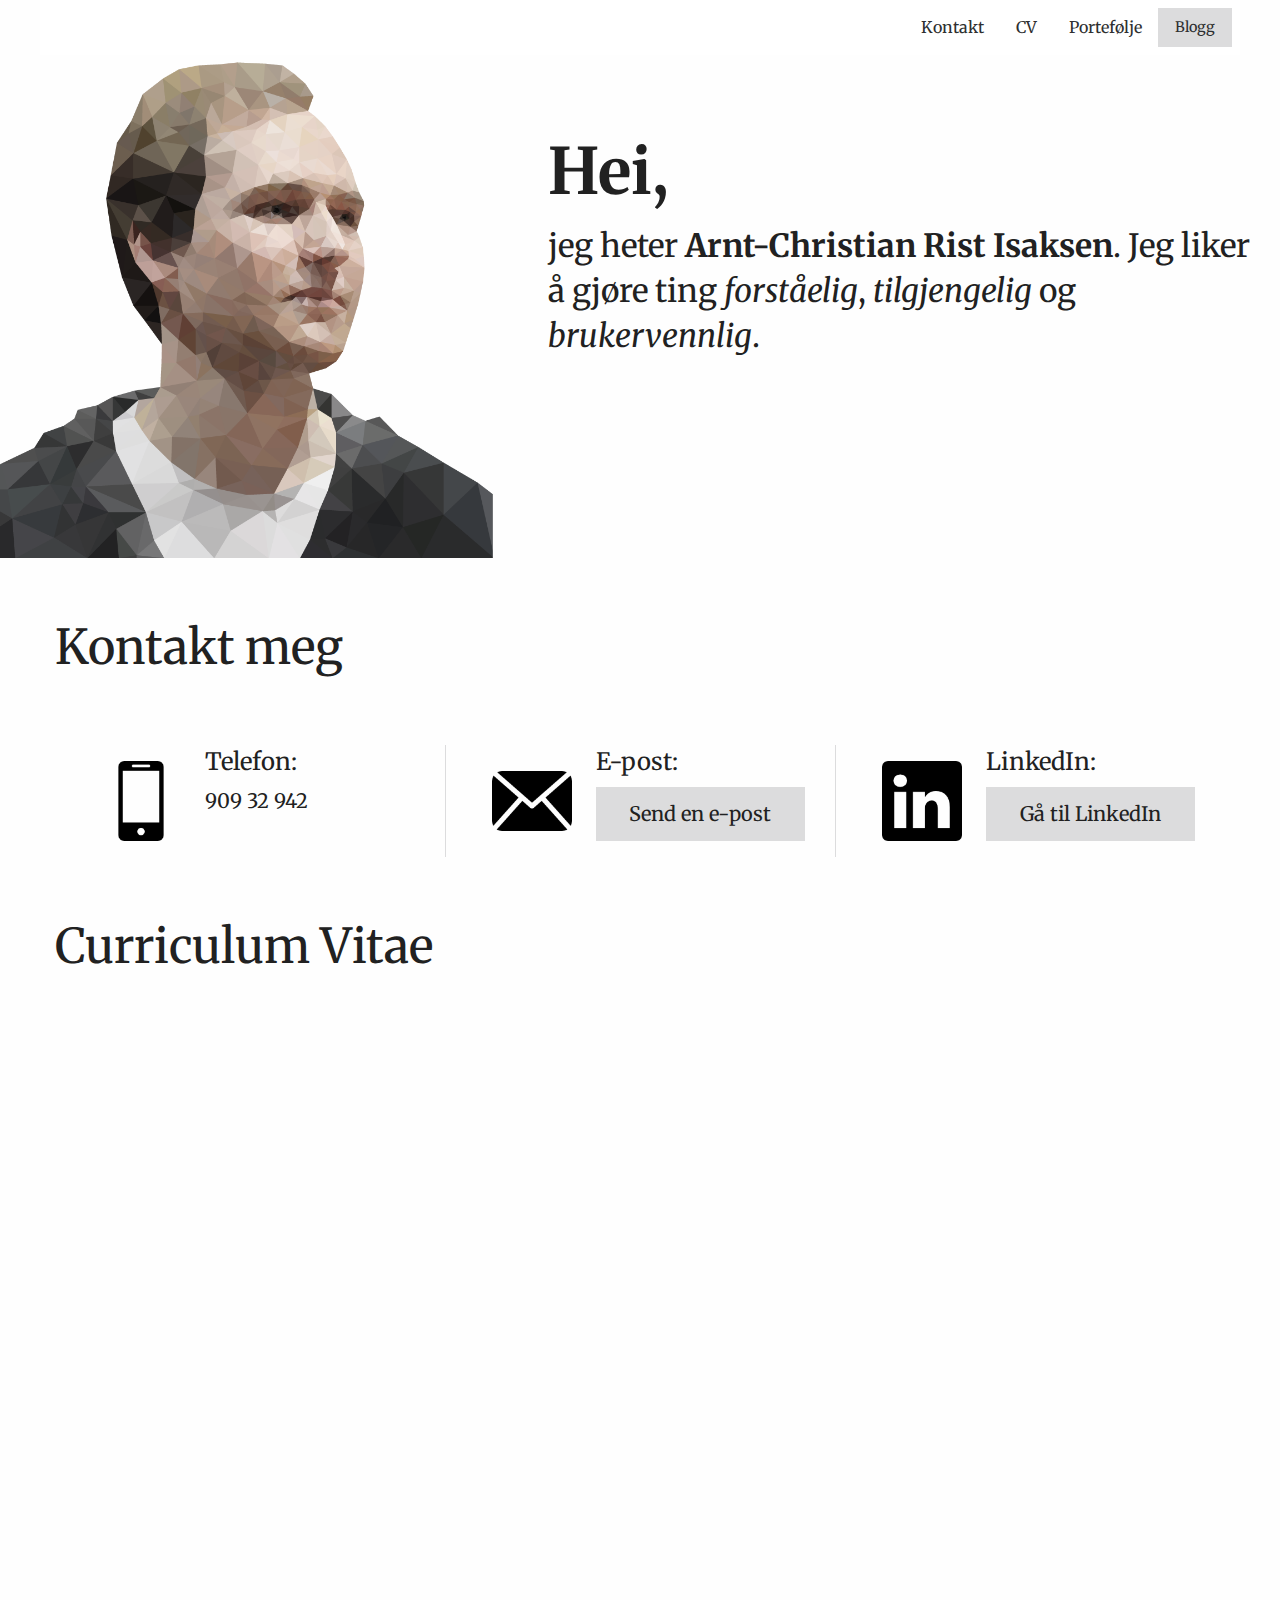
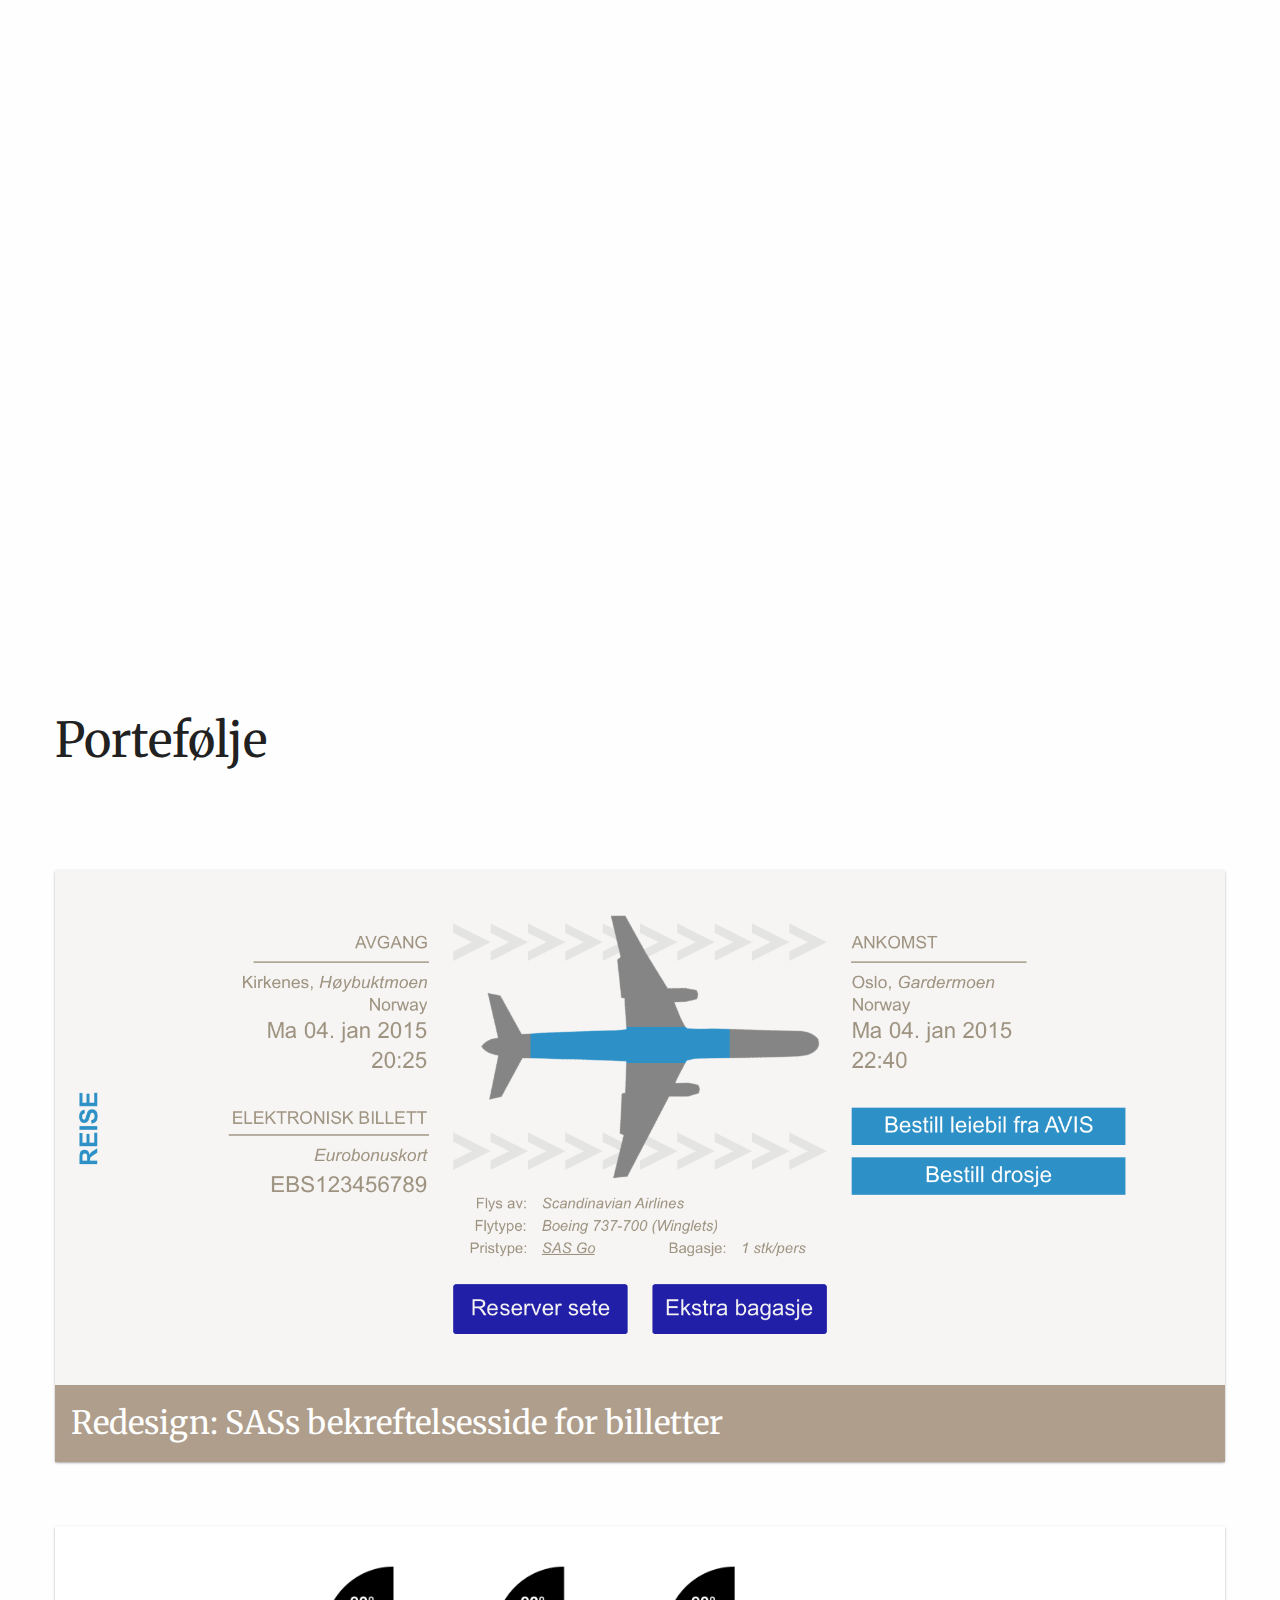
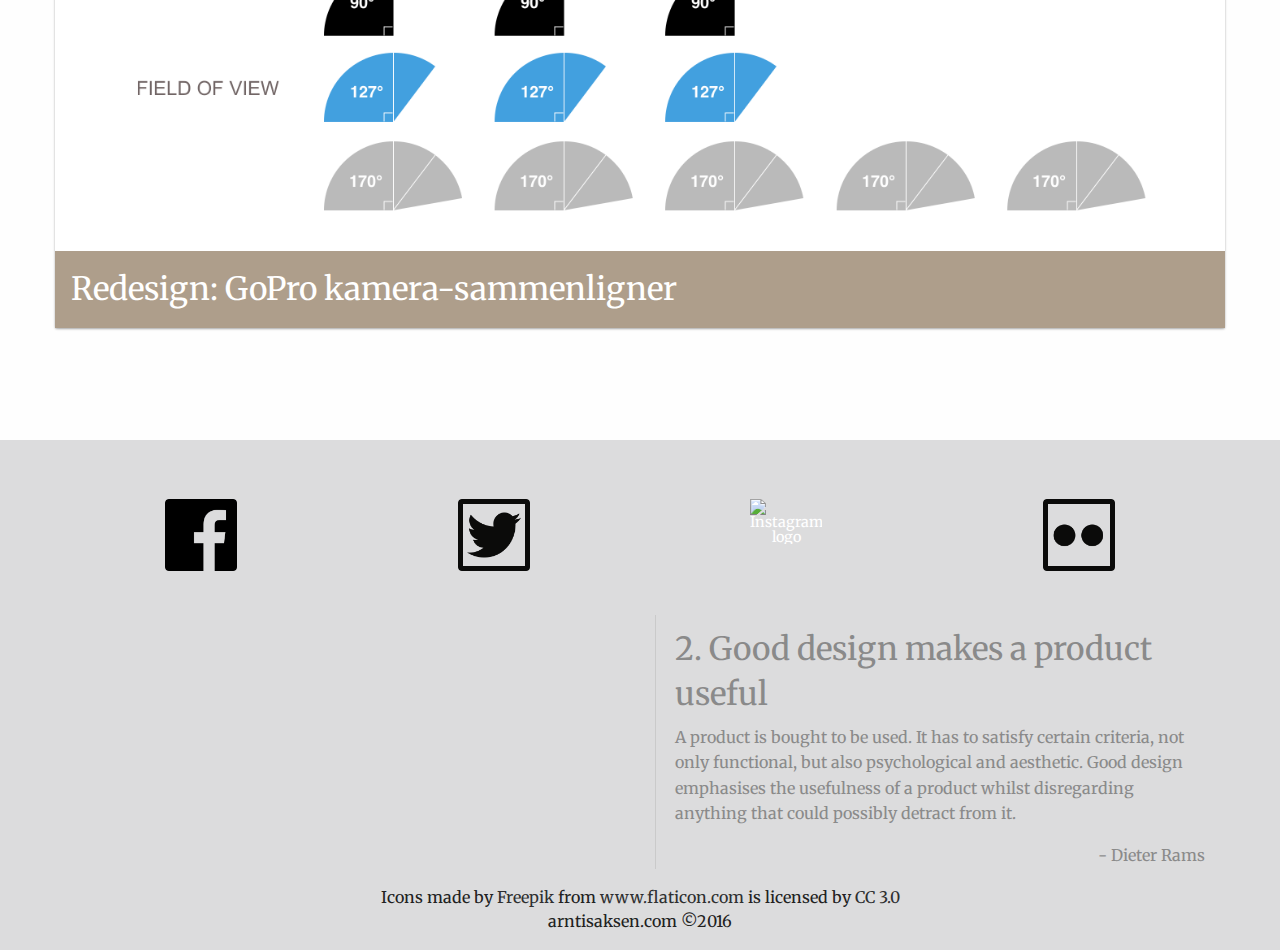
==== index.html @ 9feb761f "Removed a-tags, corrected image paths" ====
<!doctype html>
<html class="no-js" lang="nb" dir="ltr">
<head>
    <meta charset="utf-8">
    <meta http-equiv="x-ua-compatible" content="ie=edge">
    <meta name="viewport" content="width=device-width, initial-scale=1.0">
    <title>arntisaksen.com | home</title>
    <link rel="stylesheet" href="_css/foundation.css">
    <link rel="stylesheet" href="_css/app.css">
    <link href='http://fonts.googleapis.com/css?family=Merriweather:400,700italic,900,300' rel='stylesheet' type='text/css'>
    <!-- Google Analytics -->
    <script>
      (function(i,s,o,g,r,a,m){i['GoogleAnalyticsObject']=r;i[r]=i[r]||function(){
      (i[r].q=i[r].q||[]).push(arguments)},i[r].l=1*new Date();a=s.createElement(o),
      m=s.getElementsByTagName(o)[0];a.async=1;a.src=g;m.parentNode.insertBefore(a,m)
      })(window,document,'script','//www.google-analytics.com/analytics.js','ga');

      ga('create', 'UA-16219261-1', 'auto');
      ga('send', 'pageview');
    </script>
    <!-- End Google Analytics -->
</head>

<body>
    <nav class="row">
        <div class="title-bar" data-responsive-toggle="example-menu" data-hide-for="medium">
            <button class="menu-icon" type="button" data-toggle></button>
            <div class="title-bar-title">Menu</div>
        </div>
        
        <div class="top-bar" id="example-menu">
            <div class="top-bar-right">
                <ul class=" medium-horizontal vertical menu" data-responsive-menu="accordion medium-dropdown">
                    <li><a href="#contact-title">Kontakt</a></li>
                    <li><a href="#cv-title">CV</a></li>
                    <li><a href="#portfolio-title">Portefølje</a></li>
                    <li><a id="blogg-button" target="_blank" href="/blog" class="button">Blogg</a></li>
                </ul>
            </div>
        </div>
    </nav>
    
    <section id="intro" class="expanded large-collapse row">
        <div class="row">
            <div id="face-img" class="show-for-large large-5 columns collapse">
                <img src="_img/arnt_poly_xx_reverse.png" alt="Image of my face">
            </div>
            <div id="introduction-text" class="center-align hide-for-small-only large-7 columns collapse">
                <h1>Hei,</h1>
                <h3>jeg heter <strong>Arnt-Christian Rist Isaksen</strong>. Jeg liker å gjøre ting <i>forståelig</i>, <i>tilgjengelig</i> og <i>brukervennlig</i>.</h3>
            </div>
            <div id="small-screen-intro" class="show-for-small-only columns">
                <h1>Hei,</h1>
                <h3>jeg heter <strong>Arnt-Christian Rist Isaksen</strong>. Jeg liker å gjøre ting <i>forståelig</i>, <i>tilgjengelig</i> og <i>brukervennlig</i>.</h3>
            </div>
        </div>
    </section>
    
<!--    <section id="companies" class="medium-12 columns">
        <div class="columns expanded button-group">
            <a class="button" href="https://www.concludebot.com/"><img src="_img/_companies/concludebotlogo.png"> </a>
            <a class="button" href="https://spond.com/welcome"><img src="_img/_companies/spond_logo_small2x.png"></a>
            <a class="button" href="https://www.get.no/"><img src="_img/_companies/_small/getlogo.png"></a>
            <a class="button" href="http://museai.com/"><img src="_img/_companies/_small/museai_app_logo.png"></a>
            <a class="button" href="https://www.dsafe.com/"><img src="_img/_companies/_small/daro_logo_dsafe_small.png"></a>
        </div>
    </section>-->
    
    <section id="contact-title" class="section-title row">
        <h2 class="medium-12 columns">Kontakt meg</h2>
    </section>
    
    <section id="contact" class="row">
            <div class="show-for-small-only columns">
                <a class="expanded large button" href="tel:+4790932942">
                    <img class="img_icon" src="_img/icon-tel-phone.png">
                    <p>Ring meg</p>
                    <h6>(Handling foran ord)</h6>
                </a> 
                <a class="expanded large button" href="&#x6D;&#x61;&#x69;&#x6C;&#x74;&#x6F;&#x3A;&#x41;&#x72;&#x6E;&#x74;&#x2E;&#x49;&#x73;&#x61;&#x6B;&#x73;&#x65;&#x6E;&#x40;&#x67;&#x6D;&#x61;&#x69;&#x6C;&#x2E;&#x63;&#x6F;&#x6D;&#x3F;&#x73;&#x75;&#x62;&#x6A;&#x65;&#x63;&#x74;&#x3D;&#x48;&#x65;&#x69;&#x2E;&#x25;&#x32;&#x30;&#x4B;&#x75;&#x6E;&#x6E;&#x65;&#x25;&#x32;&#x30;&#x76;&#x69;&#x2E;&#x2E;&#x2E;&#x26;&#x62;&#x6F;&#x64;&#x79;&#x3D;&#x48;&#x65;&#x69;&#x2E;&#x25;&#x30;&#x44;&#x25;&#x30;&#x41;&#x25;&#x30;&#x44;&#x25;&#x30;&#x41;&#x4A;&#x65;&#x67;&#x25;&#x32;&#x30;&#x6C;&#x75;&#x72;&#x74;&#x65;&#x25;&#x32;&#x30;&#x70;&#x25;&#x43;&#x33;&#x25;&#x41;&#x35;&#x25;&#x30;&#x44;&#x25;&#x30;&#x41;&#x25;&#x30;&#x44;&#x25;&#x30;&#x41;&#x54;&#x65;&#x6C;&#x65;&#x66;&#x6F;&#x6E;&#x6E;&#x75;&#x6D;&#x6D;&#x65;&#x72;&#x65;&#x74;&#x25;&#x32;&#x30;&#x6D;&#x69;&#x74;&#x74;&#x25;&#x32;&#x30;&#x65;&#x72;&#x25;&#x33;&#x41;&#x25;&#x30;&#x44;&#x25;&#x30;&#x41;&#x25;&#x30;&#x44;&#x25;&#x30;&#x41;&#x48;&#x69;&#x6C;&#x73;&#x65;&#x6E;">
                    <img class="img_icon" src="_img/icon-email-message.png">
                    <p>Send meg en e-post</p>
                    <h6>(Mer ord, mindre handling)</h6>
                </a> 
                <a class="expanded large button" href="https://no.linkedin.com/in/arntisaksen">
                    <img class="img_icon morph" src="_img/icon_linkedin.png" alt="LinkedIn logo">
                    <p>Eller se hva LinkedIn sier</p>
                    <h6>(Mest ord, minst handling)</h6>
                </a>
            </div>
            <div class="hide-for-small-only columns">
                <div class="medium-4 columns">
                    <div class="medium-4 columns">
                        <img id="mobile-icon" class="img_icon" src="_img/icon-tel-phone.png" alt="Samsung icon from http://image.flaticon.com/icons/png/512/35/35351.png">
                    </div>
                    <div class="medium-8 columns">
                        <h4>Telefon:</h4>
                        <h5>909 32 942</h5>
                    </div>
                </div>
                <div class="medium-4 columns add-divider">
                    <div class="medium-4 columns">
                        <img class="img_icon" src="_img/icon-email-message.png">
                    </div>
                    <div class="medium-8 columns">
                        <h4>E-post:</h4>
                        <a class="expanded button" href="&#x6D;&#x61;&#x69;&#x6C;&#x74;&#x6F;&#x3A;&#x41;&#x72;&#x6E;&#x74;&#x2E;&#x49;&#x73;&#x61;&#x6B;&#x73;&#x65;&#x6E;&#x40;&#x67;&#x6D;&#x61;&#x69;&#x6C;&#x2E;&#x63;&#x6F;&#x6D;&#x3F;&#x73;&#x75;&#x62;&#x6A;&#x65;&#x63;&#x74;&#x3D;&#x48;&#x65;&#x69;&#x2E;&#x25;&#x32;&#x30;&#x4B;&#x75;&#x6E;&#x6E;&#x65;&#x25;&#x32;&#x30;&#x76;&#x69;&#x2E;&#x2E;&#x2E;&#x26;&#x62;&#x6F;&#x64;&#x79;&#x3D;&#x48;&#x65;&#x69;&#x2E;&#x25;&#x30;&#x44;&#x25;&#x30;&#x41;&#x25;&#x30;&#x44;&#x25;&#x30;&#x41;&#x4A;&#x65;&#x67;&#x25;&#x32;&#x30;&#x6C;&#x75;&#x72;&#x74;&#x65;&#x25;&#x32;&#x30;&#x70;&#x25;&#x43;&#x33;&#x25;&#x41;&#x35;&#x25;&#x30;&#x44;&#x25;&#x30;&#x41;&#x25;&#x30;&#x44;&#x25;&#x30;&#x41;&#x54;&#x65;&#x6C;&#x65;&#x66;&#x6F;&#x6E;&#x6E;&#x75;&#x6D;&#x6D;&#x65;&#x72;&#x65;&#x74;&#x25;&#x32;&#x30;&#x6D;&#x69;&#x74;&#x74;&#x25;&#x32;&#x30;&#x65;&#x72;&#x25;&#x33;&#x41;&#x25;&#x30;&#x44;&#x25;&#x30;&#x41;&#x25;&#x30;&#x44;&#x25;&#x30;&#x41;&#x48;&#x69;&#x6C;&#x73;&#x65;&#x6E;">
                            <h5>Send en e-post</h5>
                        </a>
                    </div>
                </div>
                <div class="medium-4 columns add-divider">
                    <div class="medium-4 columns">
                        <img class="img_icon" src="_img/icon_linkedin.png">
                    </div>
                    <div class="medium-8 columns">
                        <h4>LinkedIn:</h4>
                        <a class="expanded button" href="https://no.linkedin.com/in/arntisaksen">
                            <h5>Gå til LinkedIn</h5>
                        </a>
                    </div>
                </div>
            </div>
    </section>
    
    <section id="cv-title" class="section-title row">
        <h2 class="medium-12 columns">Curriculum Vitae</h2> 
    </section>
    
    <section id="cv" class="row expanded">
        <!-- <h1 class="small-offset-1">Curriculum Vitae</h1> -->
        <iframe src='https://cdn.knightlab.com/libs/timeline3/latest/embed/index.html?source=1u1_wG9JkzLbU54pb0-jgfYVgHVBSY-qlMN8w2FA_QMU&font=Georgia-Helvetica&lang=en&start_at_end=true&hash_bookmark=true&initial_zoom=2&height=1200' width='100%' height='1200' frameborder='0' id='timeline'></iframe>
    </section>

    <section id="portfolio-title" class="section-title row">
        <h2 class="medium-12 columns">Portefølje</h2>
    </section>
    
    <section id="portfolio" class="row column">
        <div class="row ">
            <div class="columns">
                <div class="card">
                    <a href="portfolio/sas_redesign.html">
                        <img src="_img/_portfolio/sas/reise.png">
                        <h3>Redesign: SASs bekreftelsesside for billetter</h3>
                    </a>
                </div>
            </div>
            <div class="columns">
                <div class="card">
                    <a href="portfolio/gopro-redesign.html">
                        <img src="_img/_portfolio/gopro/fov.png">
                        <h3>Redesign: GoPro kamera-sammenligner</h3>
                    </a>
                </div>
            </div>
        </div>
    </section>
    
    <footer>
        <div class="row columns">
            <div class="row columns">
                <a class="button small-6 medium-3 columns" href="http://www.facebook.com/arntisaksen"> 
                    <img class="img_icon" src="_img/icon_facebook.png" alt="Facebook logo">
                    
                </a>
                <a class="button small-6 medium-3 columns" href="http://www.twitter.com/arntisaksen"> 
                    <img class="img_icon" src="_img/icon_twitter.png" alt="Twitter logo">
                </a>
                <a class="button small-6 medium-3 columns" href="http://www.instagram.com/arntisaksen"> 
                    <img class="img_icon" src="_img/icon_instagram.png" alt="Instagram logo">

                </a>
                <a class="button small-6 medium-3 columns" href="http://www.flickr.com/arntisaksen"> 
                    <img class="img_icon" src="_img/icon_flickr.png" alt="Flickr logo">
                </a>
            </div>
            <div class="row">
                <div class="medium-6 columns">
                </div>
                <div class="medium-6 columns">
                    <blockquote>
                        <a href="https://www.vitsoe.com/eu/about/good-design"><h3 class="subheader">2. Good design makes a product useful</h3></a>
                        <p>
                            A product is bought to be used. It has to satisfy certain criteria, not only functional, but also psychological and aesthetic. Good design emphasises the usefulness of a product whilst disregarding anything that could possibly detract from it.
                        </p>
                        <p class="text-right">- Dieter Rams</p>
                </blockquote>
                </div>
            </div>
            <div class="row">
                <div class="text-center">Icons made by <a href="http://www.freepik.com" title="Freepik">Freepik</a> from <a href="http://www.flaticon.com" title="Flaticon">www.flaticon.com</a> is licensed by <a href="http://creativecommons.org/licenses/by/3.0/" title="Creative Commons BY 3.0" target="_blank">CC 3.0</a></div>
                <p class="text-center">arntisaksen.com &copy;2016</p>
            </div>
            <section id="bottom-img" class="show-for-small-only row"> 
                <img src="_img/arnt_poly_xx_reverse.png" alt="Image of my face"> 
            </section>
        </div>
    </footer>
    <script src="_js/vendor/jquery.js"></script>
    <script src="_js/vendor/what-input.js"></script>
    <script src="_js/vendor/foundation.js"></script>
    <script src="_js/app.js"></script>
    <script src="_js/smoothscroll.js"></script>
</body>
</html>
---- _css/app.css ----
/*Typography */
/*Colour */
/*Space */
body, h1, h2, h3, h4, h5, h6 {
  font-family: Merriweather, serif;
  color: #212121; }

h1 {
  margin-top: 0.5em;
  font-size: 4em;
  font-weight: 700; }

h2 {
  font-size: 3em; }

h3 {
  font-size: 2em; }

h4 {
  font-size: 1.5em; }

a {
  color: #2E2F30; }

a:hover {
  color: #AE9E8B; }

.button {
  color: #FFFFFF;
  background-color: #DCDCDD; }

.button h4 {
  color: #212121; }

.button p {
  color: #212121; }

.button:hover, .button:focus {
  background-color: #AE9E8B;
  color: #212121; }

.button:hover h4 {
  color: #FFFFFF; }

.button:hover h5 {
  color: #FFFFFF; }

.button.primary {
  background-color: #2E2F30;
  color: #ffffff; }

.button.primary:hover, .button.primary:focus {
  background-color: #DCDCDD;
  color: #ffffff; }

/* Permalink - use to edit and share this gradient: http://colorzilla.com/gradient-editor/#ffffff+30,cfd8dc+100,cfd8dc+101 */
#blogg-button {
  color: #2E2F30; }

#introduction-text {
  margin-top: 2.5em; }

#small-screen-intro {
  background: #ffffff; }

#intro-text {
  top: 50%; }

.img_icon {
  width: 5em;
  margin: 1em; }

.no-background {
  background-color: #ffffff; }

section {
  margin: 3.5em 0; }

section:first-of-type {
  margin: 0; }

.title-bar {
  background-color: #AE9E8B; }

.top-bar, .top-bar ul {
  background-color: #ffffff; }

#face-img {
  overflow: hidden; }

#face-img > img {
  /*max-width: 100% */
  width: 100%;
  -webkit-transform: scale(1.1);
  -moz-transform: scale(1.1);
  -o-transform: scale(1.1);
  -ms-transform: scale(1.1);
  transform: scale(1.1);
  -webkit-transform: translateX(-5%);
  -moz-transform: translateX(-5%);
  -o-transform: translateX(-5%);
  -ms-transform: translateX(-5%);
  transform: translateX(-5%); }

/*.center-align
 * position: relative
 * top: 50%
 * transform: translateY(50%)
 * border: 1px solid black */
.button-group {
  margin-bottom: 0; }

.add-divider {
  border-left: 1px solid #DCDCDD; }

a h5 {
  margin-bottom: 0; }

#companies {
  margin-top: 0;
  background: #DCDCDD; }

.card {
  border-radius: 2px;
  margin: 2em 0;
  box-shadow: 0 1px 3px rgba(0, 0, 0, 0.12), 0 1px 2px rgba(0, 0, 0, 0.24);
  transition: all 0.3s cubic-bezier(0.25, 0.8, 0.25, 1); }

.card:hover {
  box-shadow: 0 14px 28px rgba(0, 0, 0, 0.25), 0 10px 10px rgba(0, 0, 0, 0.22); }

.card > a > h3 {
  background-color: #AE9E8B;
  padding: 0.5em;
  color: #FFFFFF; }

footer {
  background: #DCDCDD;
  margin-top: 5em;
  padding: 2rem 0 0 0; }

/*  MORPH
 * from: http://designshack.net/articles/css/joshuajohnson-2/ */
.morph {
  -webkit-transition: all 0.5s ease;
  -moz-transition: all 0.5s ease;
  -o-transition: all 0.5s ease;
  -ms-transition: all 0.5s ease;
  transition: all 0.5s ease; }

.morph:hover {
  border-radius: 12%;
  -webkit-transform: scale(1.1, 1.1);
  -moz-transform: scale(1.1, 1.1);
  -o-transform: scale(1.1, 1.1);
  -ms-transform: scale(1.1, 1.1);
  transform: scale(1.1, 1.1); }

blockquote a:hover {
  text-decoration: underline; }

/*Portfolio */
article h1 {
  padding-top: 1em;
  padding-bottom: 0.5em;
  font-size: 3.5em; }

article h2 {
  padding-top: 0.5em;
  padding-bottom: 0.5em; }

article h3 {
  padding-top: 1em;
  padding-bottom: 0.5em; }

.inline-img {
  padding-top: 2.5em;
  padding-bottom: 2.5em; }

.inline-img-medium {
  width: 50%;
  display: block;
  margin: 0 auto; }

.portfolio-header {
  background: #2E2F30; }

.portfolio-header > img {
  opacity: 0.8; }

video {
  margin-top: 2em;
  margin-bottom: 2em; }

/*# sourceMappingURL=app.css.map */
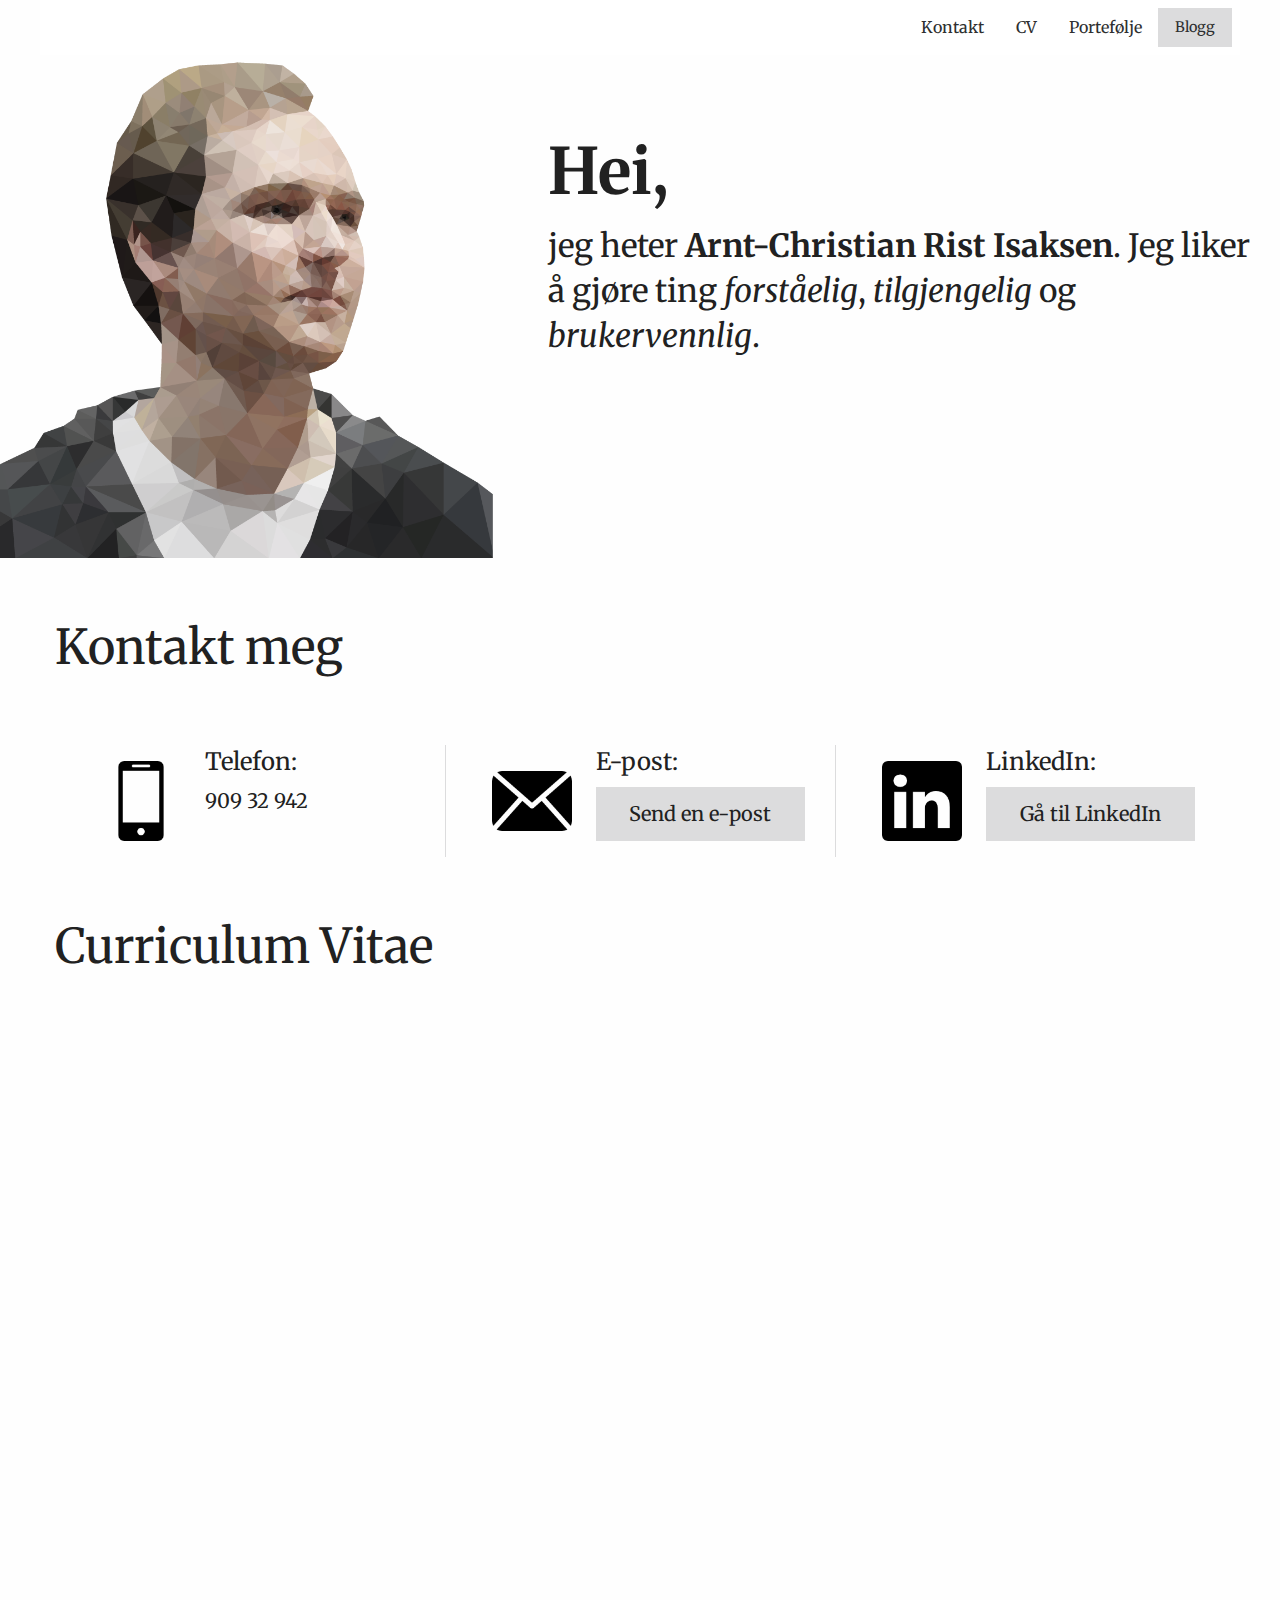
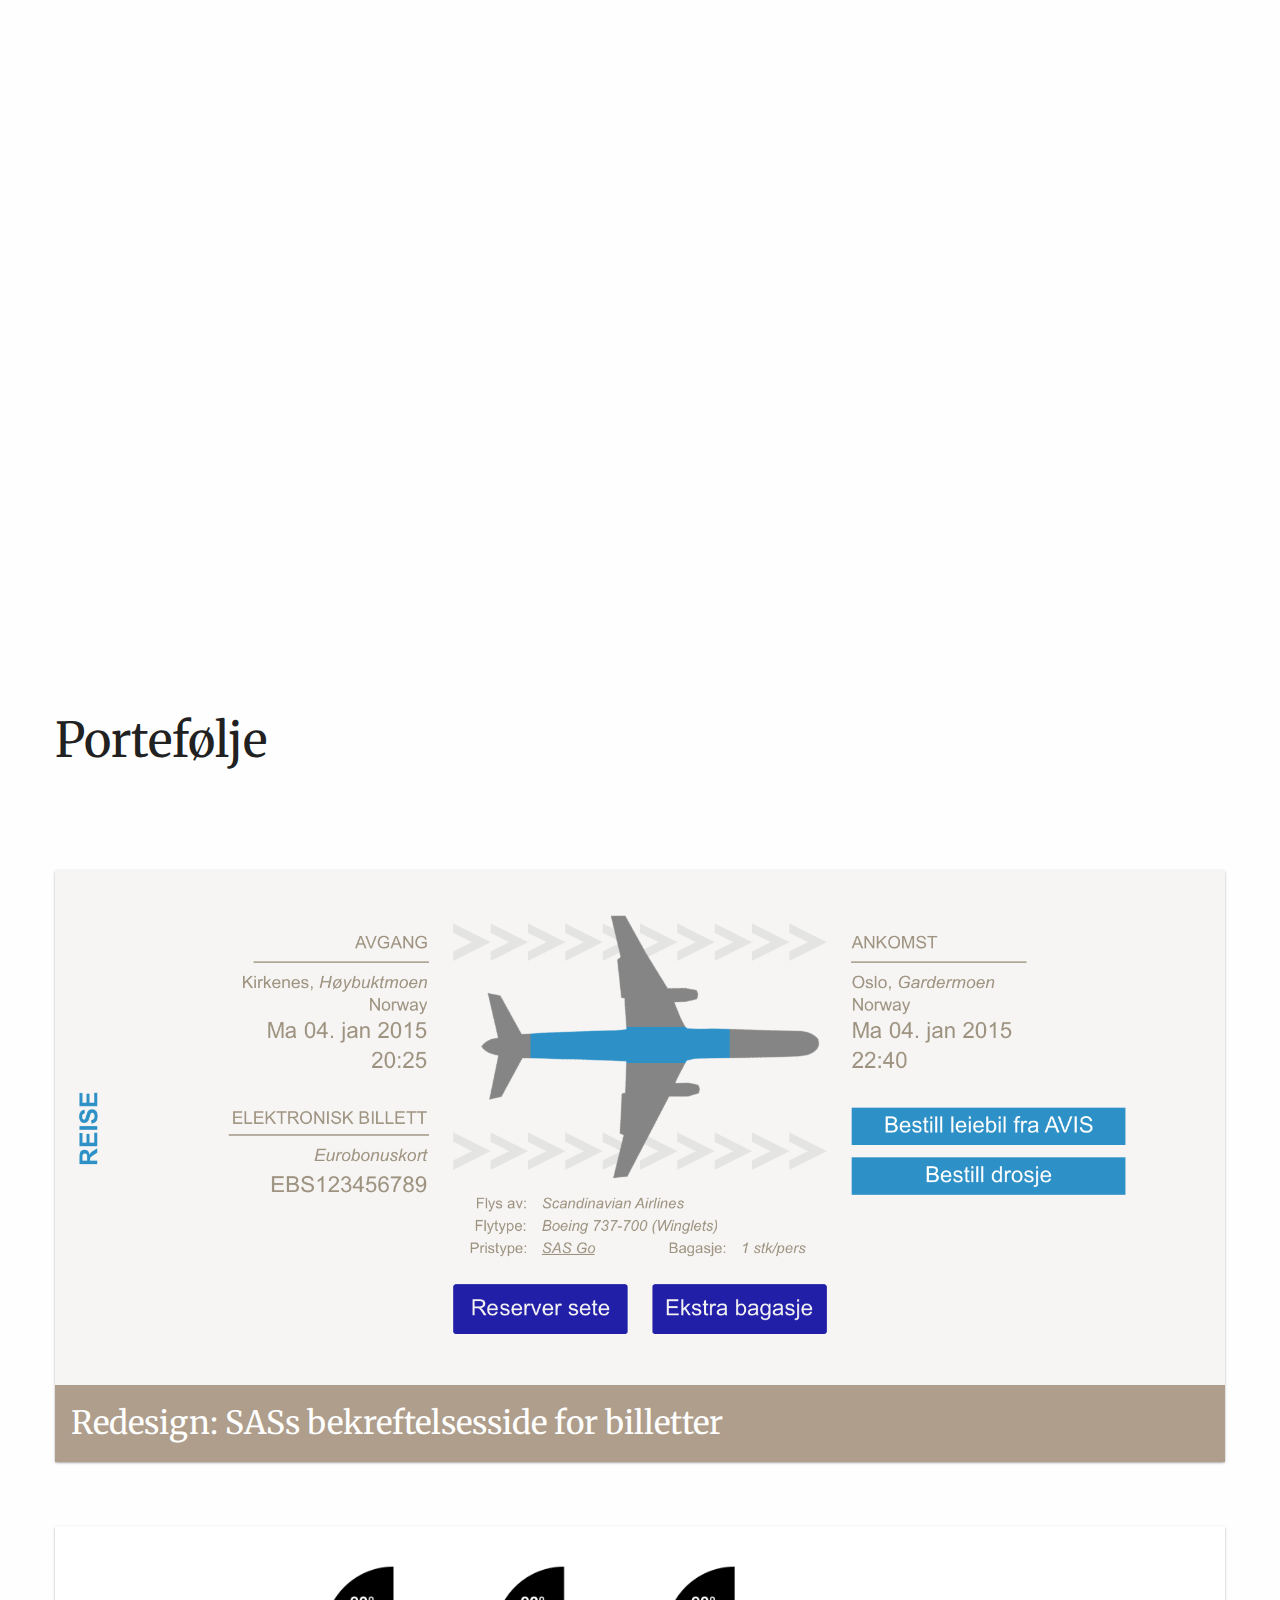
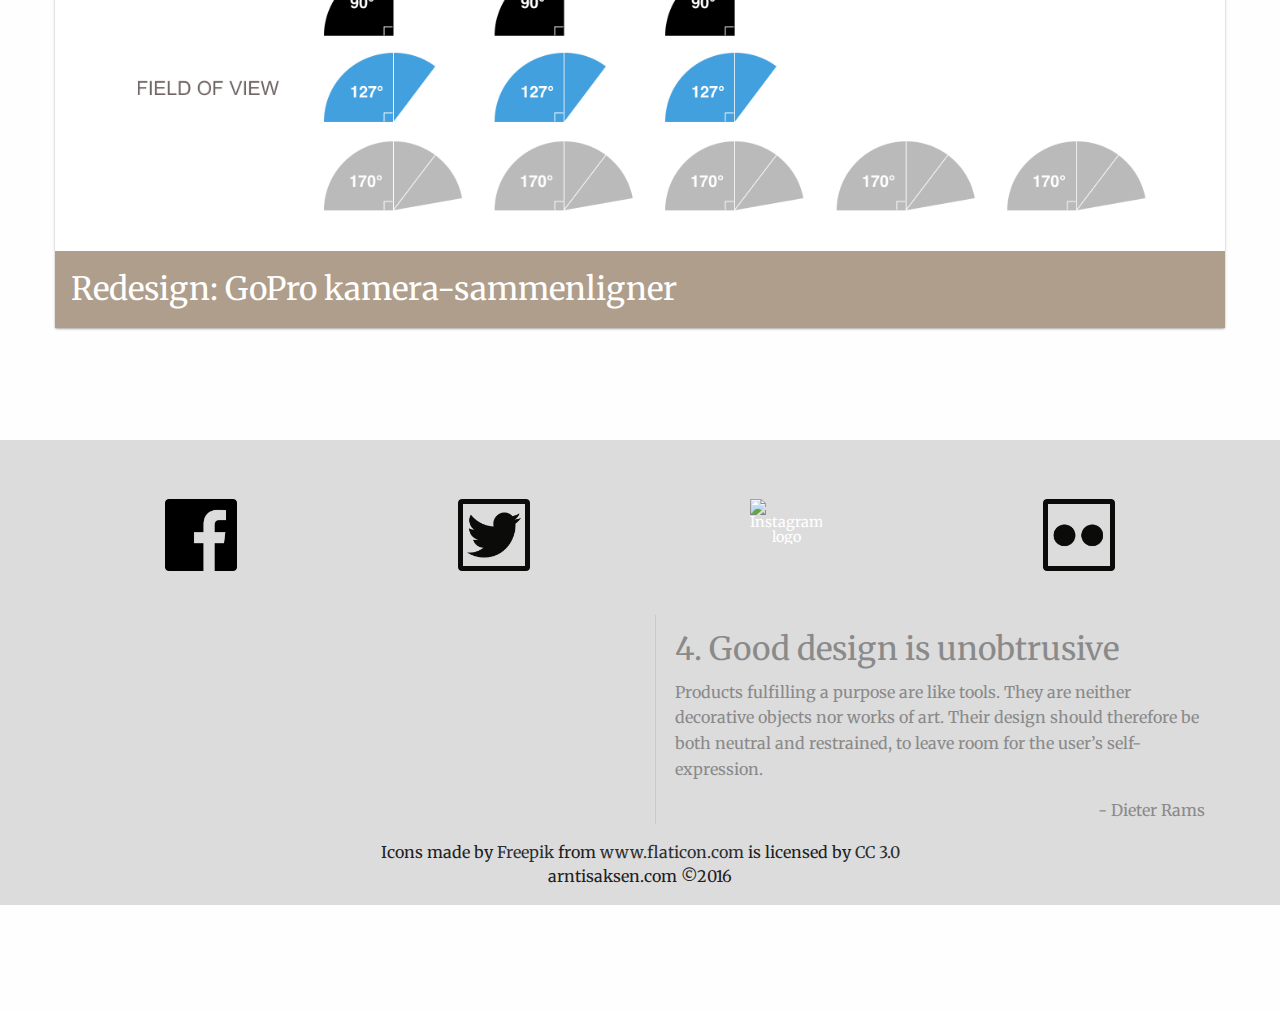
==== commit 27e7d993: "Added new and exciting pages and functions" ====
--- a/index.html
+++ b/index.html
@@ -4,7 +4,7 @@
     <meta charset="utf-8">
     <meta http-equiv="x-ua-compatible" content="ie=edge">
     <meta name="viewport" content="width=device-width, initial-scale=1.0">
-    <title>arntisaksen.com | home</title>
+    <title>home | arntisaksen.com</title>
     <link rel="stylesheet" href="_css/foundation.css">
     <link rel="stylesheet" href="_css/app.css">
     <link href='http://fonts.googleapis.com/css?family=Merriweather:400,700italic,900,300' rel='stylesheet' type='text/css'>
@@ -31,10 +31,10 @@
         <div class="top-bar" id="example-menu">
             <div class="top-bar-right">
                 <ul class=" medium-horizontal vertical menu" data-responsive-menu="accordion medium-dropdown">
-                    <li><a href="#contact-title">Kontakt</a></li>
-                    <li><a href="#cv-title">CV</a></li>
-                    <li><a href="#portfolio-title">Portefølje</a></li>
-                    <li><a id="blogg-button" target="_blank" href="/blog" class="button">Blogg</a></li>
+                    <li><a href="index.html#contact-title">Kontakt</a></li>
+                    <li><a href="index.html#cv-title">CV</a></li>
+                    <li><a href="index.html#portfolio-title">Portefølje</a></li>
+                    <li><a id="blogg-button" target="_blank" href="http://blog.arntisaksen.com" class="button">Blogg</a></li>
                 </ul>
             </div>
         </div>
@@ -179,13 +179,9 @@
                 <div class="medium-6 columns">
                 </div>
                 <div class="medium-6 columns">
-                    <blockquote>
-                        <a href="https://www.vitsoe.com/eu/about/good-design"><h3 class="subheader">2. Good design makes a product useful</h3></a>
-                        <p>
-                            A product is bought to be used. It has to satisfy certain criteria, not only functional, but also psychological and aesthetic. Good design emphasises the usefulness of a product whilst disregarding anything that could possibly detract from it.
-                        </p>
-                        <p class="text-right">- Dieter Rams</p>
-                </blockquote>
+                    <blockquote id='principle-quote'>
+                        <a id="rule" href="https://www.vitsoe.com/eu/about/good-design"></a>
+                	</blockquote>
                 </div>
             </div>
             <div class="row">
@@ -197,10 +193,13 @@
             </section>
         </div>
     </footer>
-    <script src="_js/vendor/jquery.js"></script>
-    <script src="_js/vendor/what-input.js"></script>
-    <script src="_js/vendor/foundation.js"></script>
-    <script src="_js/app.js"></script>
-    <script src="_js/smoothscroll.js"></script>
+    <script language="javascript" type="text/javascript" src="http://ajax.googleapis.com/ajax/libs/jquery/1.12.4/jquery.min.js"></script>
+	<script language="javascript" type="text/javascript" src="_js/vendor/p5.js"></script>
+	<script language="javascript" type="text/javascript" src="_js/vendor/p5.dom.js"></script>
+    <script language="javascript" type="text/javascript" src="_js/vendor/what-input.js"></script>
+    <script language="javascript" type="text/javascript" src="_js/vendor/foundation.js"></script>
+    <script language="javascript" type="text/javascript" src="_js/app.js"></script>
+    <script language="javascript" type="text/javascript" src="_js/smoothscroll.js"></script>
+	<script language="javascript" type="text/javascript" src="_js/addPrinciples.js"></script>
 </body>
 </html>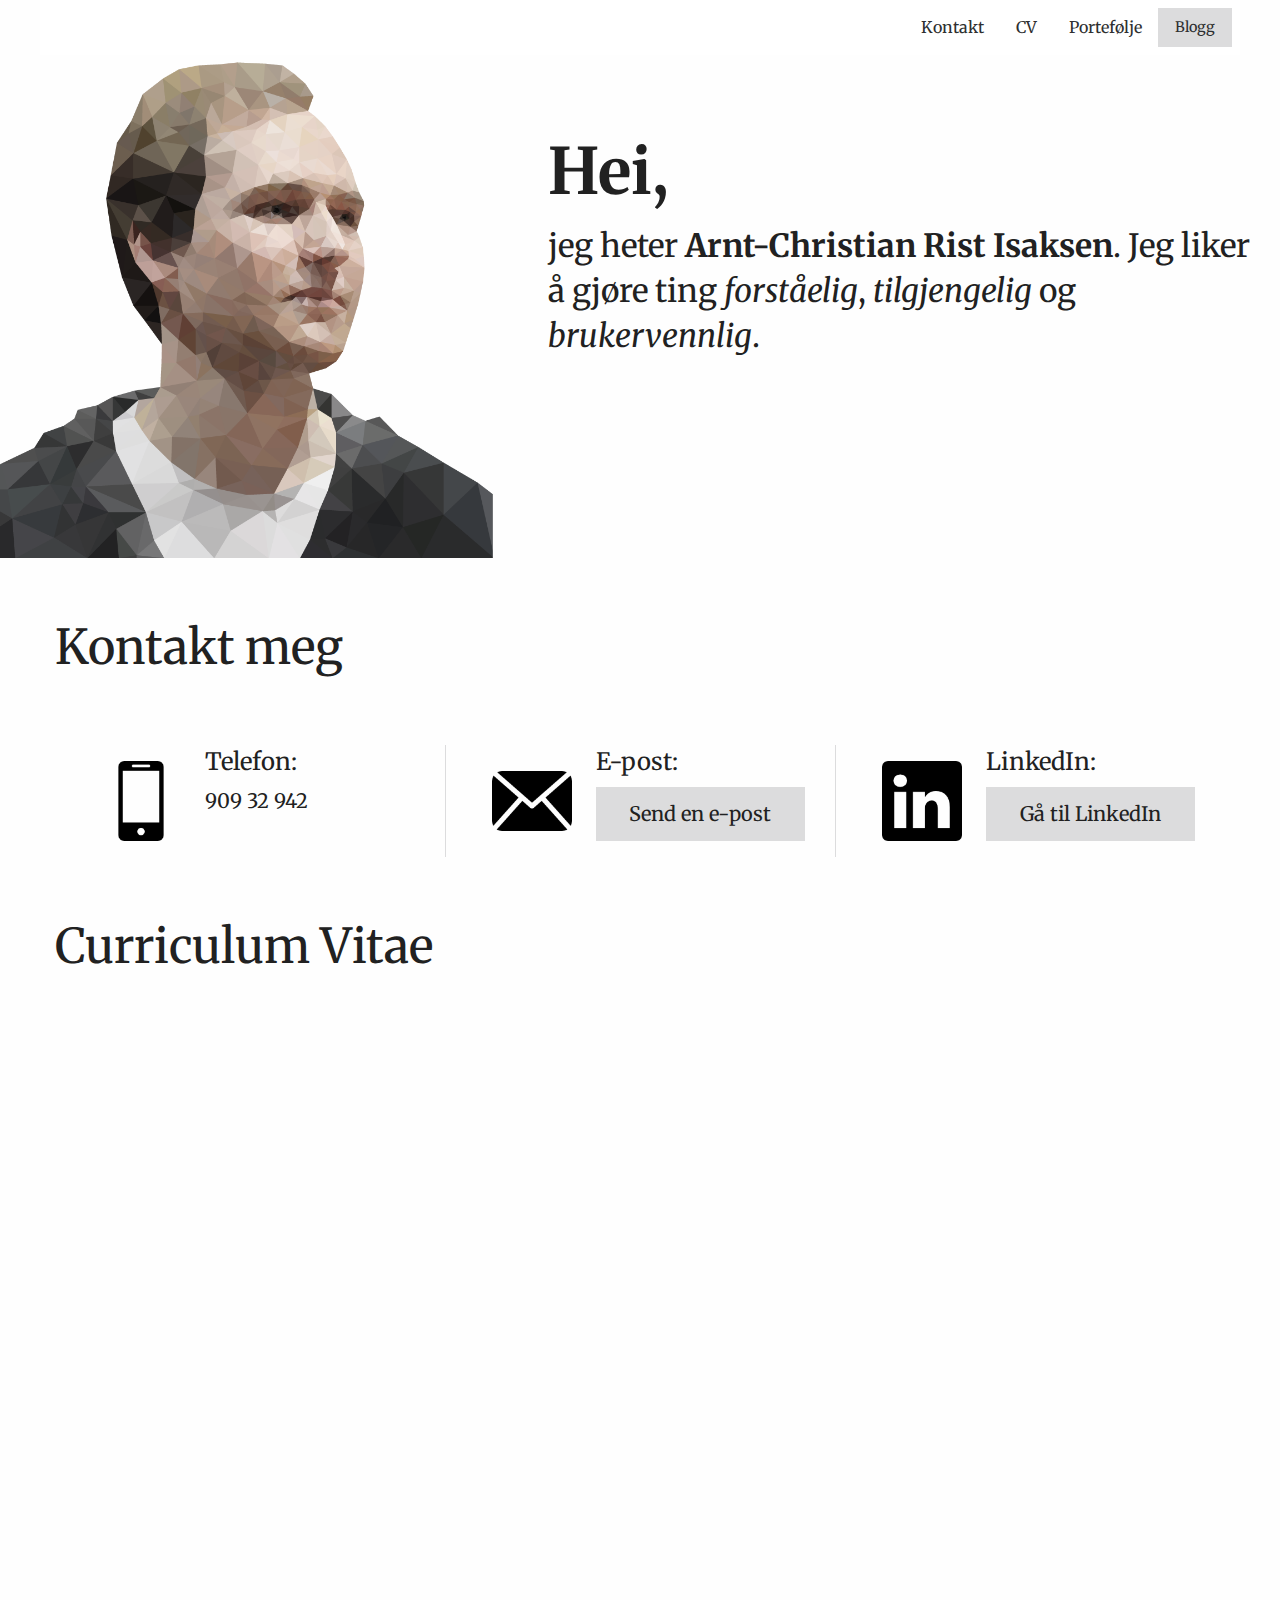
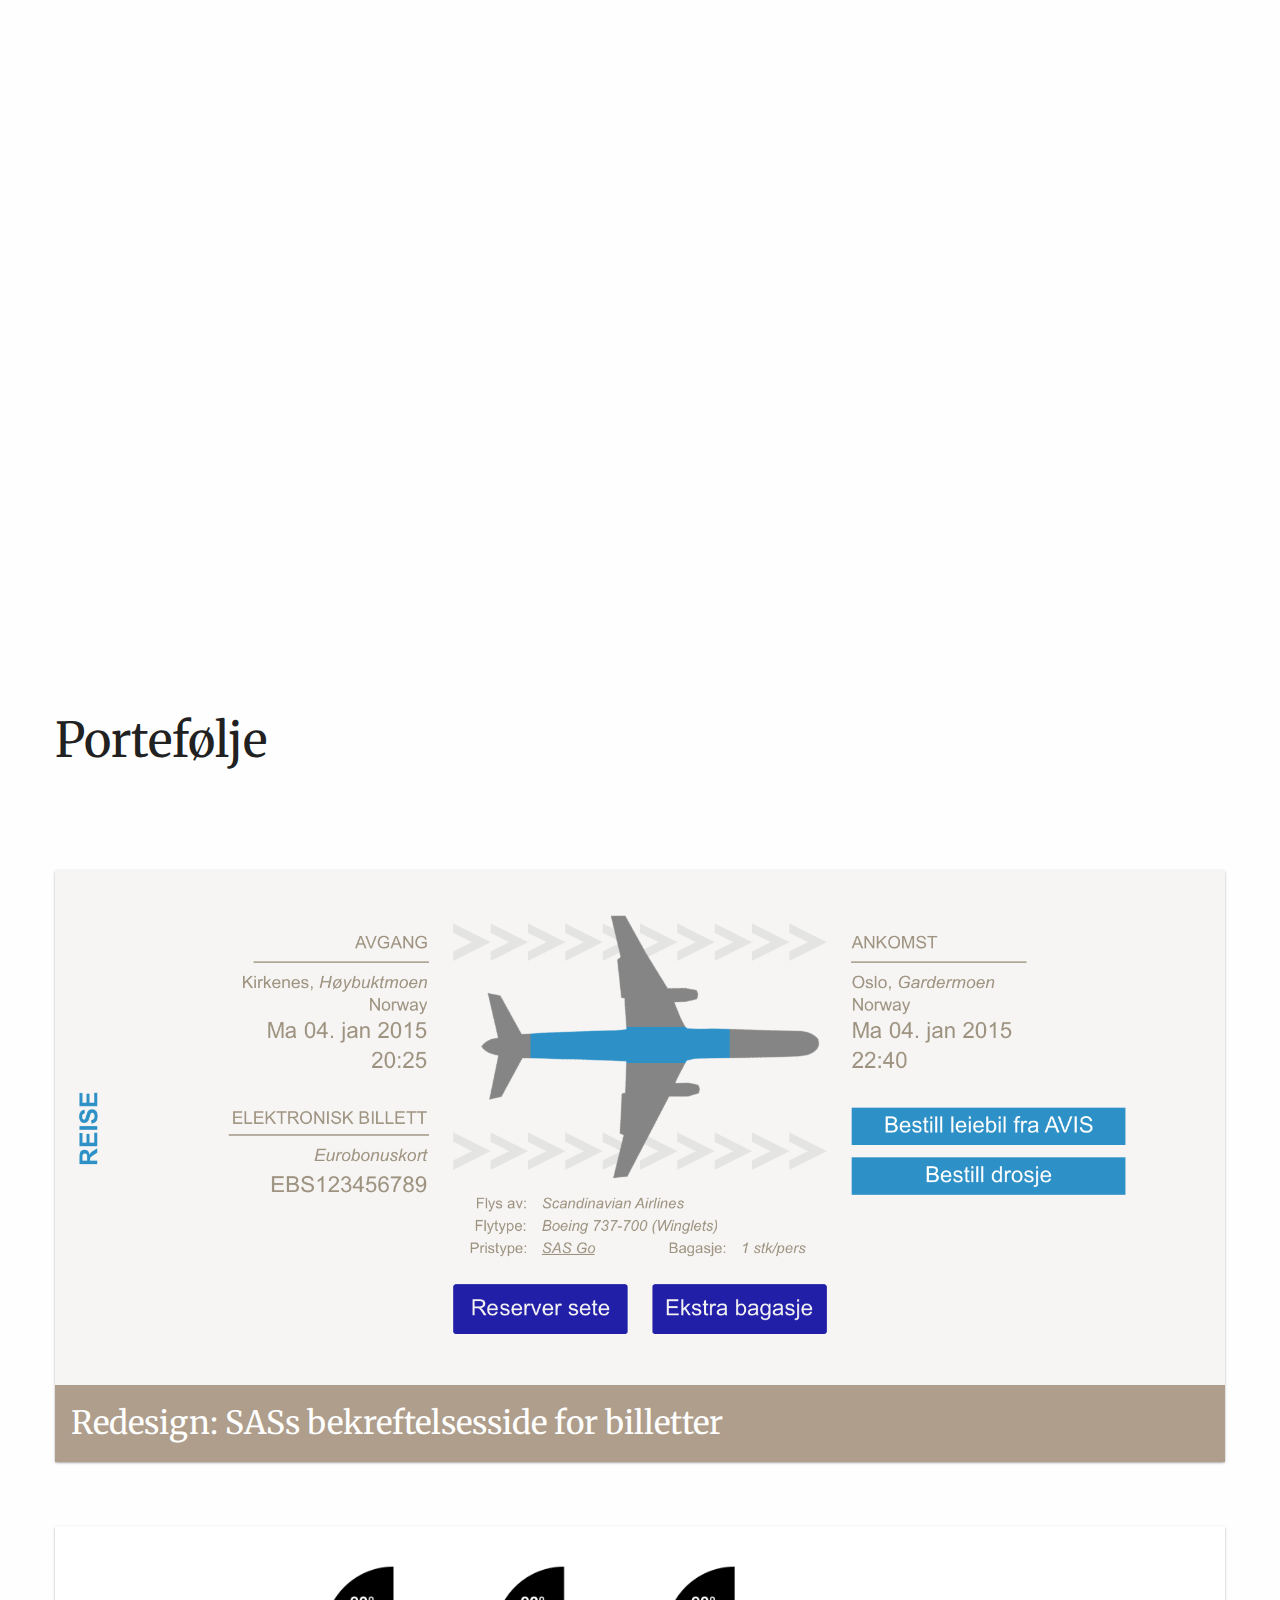
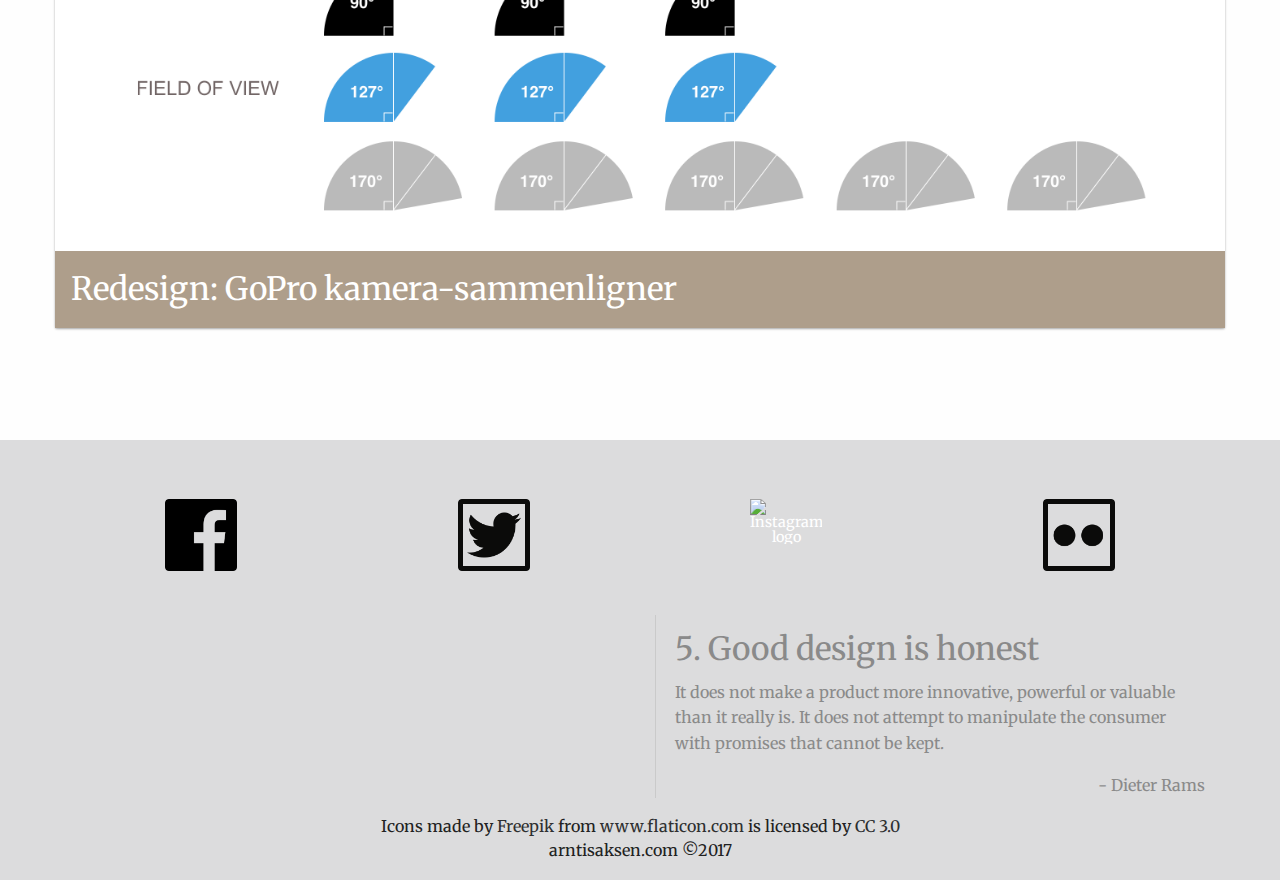
==== commit cec34cc6: "Added noCanvas() and changed the year in the footer" ====
--- a/index.html
+++ b/index.html
@@ -186,13 +186,14 @@
             </div>
             <div class="row">
                 <div class="text-center">Icons made by <a href="http://www.freepik.com" title="Freepik">Freepik</a> from <a href="http://www.flaticon.com" title="Flaticon">www.flaticon.com</a> is licensed by <a href="http://creativecommons.org/licenses/by/3.0/" title="Creative Commons BY 3.0" target="_blank">CC 3.0</a></div>
-                <p class="text-center">arntisaksen.com &copy;2016</p>
+                <p class="text-center">arntisaksen.com &copy;2017</p>
             </div>
             <section id="bottom-img" class="show-for-small-only row"> 
                 <img src="_img/arnt_poly_xx_reverse.png" alt="Image of my face"> 
             </section>
         </div>
     </footer>
+	
     <script language="javascript" type="text/javascript" src="http://ajax.googleapis.com/ajax/libs/jquery/1.12.4/jquery.min.js"></script>
 	<script language="javascript" type="text/javascript" src="_js/vendor/p5.js"></script>
 	<script language="javascript" type="text/javascript" src="_js/vendor/p5.dom.js"></script>
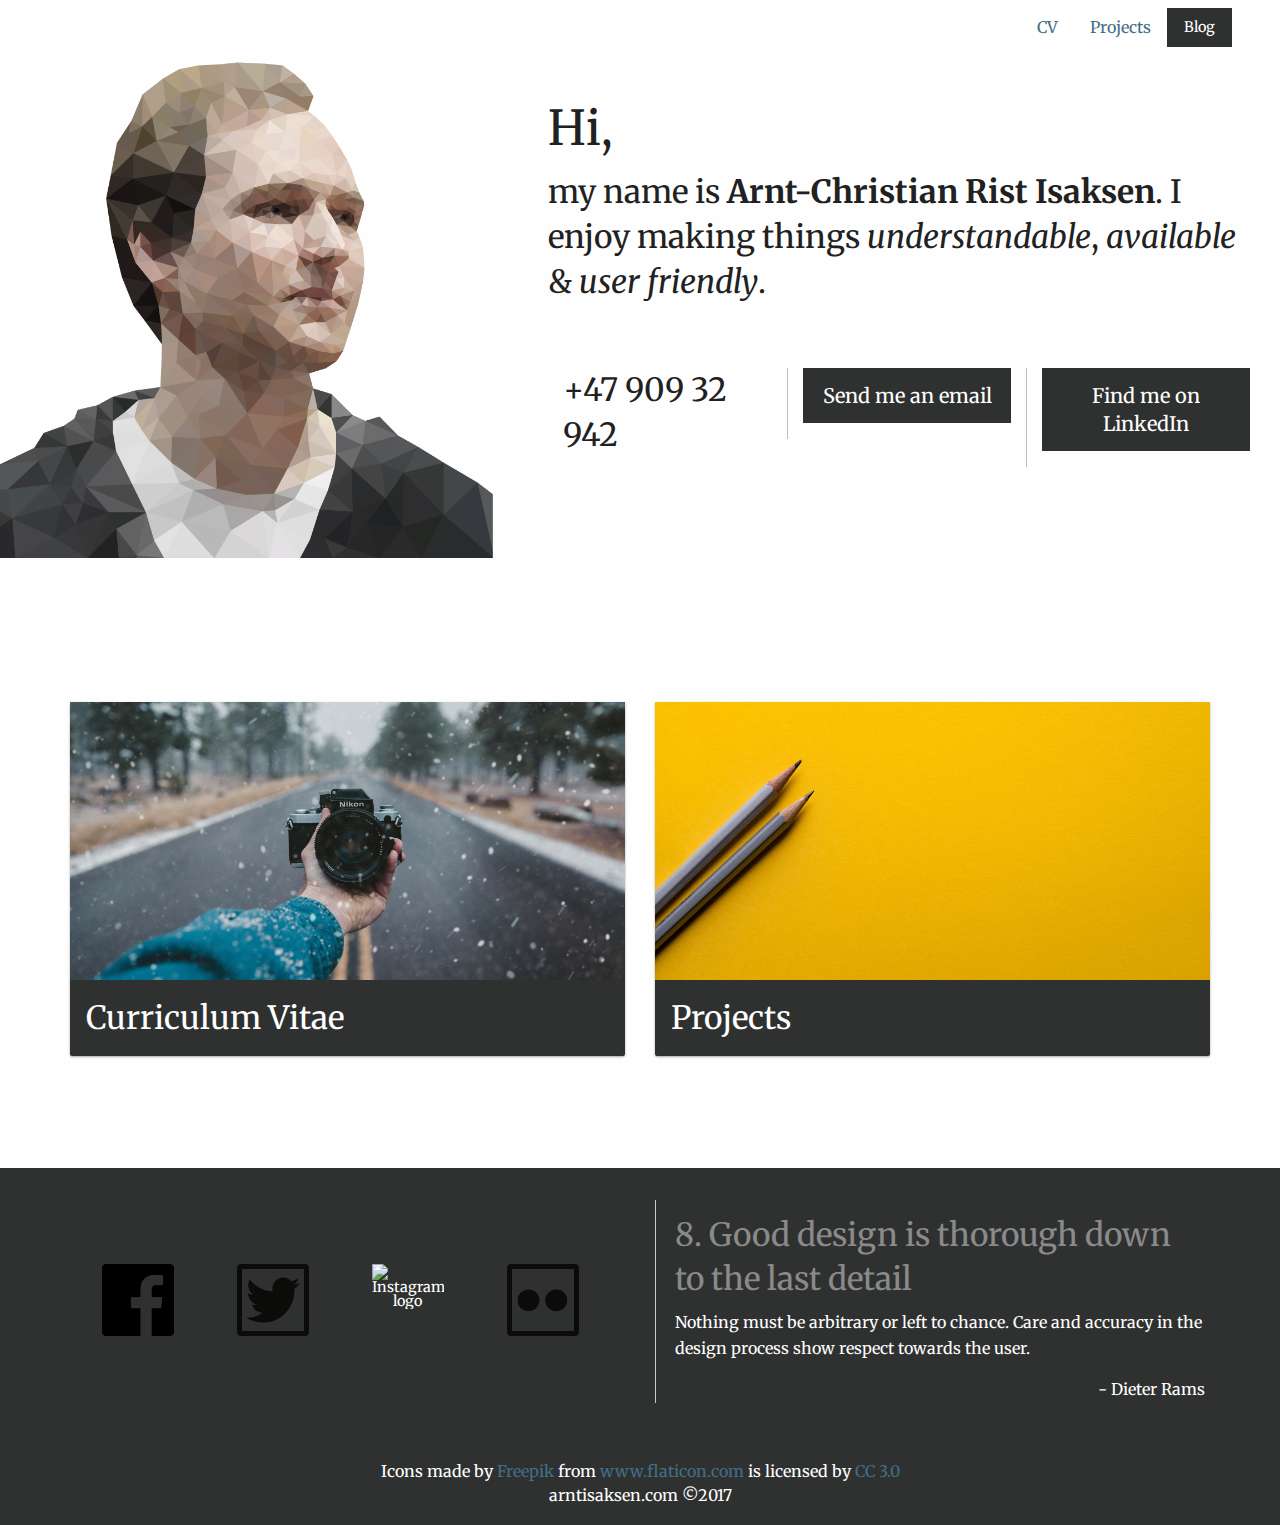
==== commit 0ccccbde: "v.2.0" ====
--- a/index.html
+++ b/index.html
@@ -5,6 +5,7 @@
     <meta http-equiv="x-ua-compatible" content="ie=edge">
     <meta name="viewport" content="width=device-width, initial-scale=1.0">
     <title>home | arntisaksen.com</title>
+	<!-- CSS & Typeface -->
     <link rel="stylesheet" href="_css/foundation.css">
     <link rel="stylesheet" href="_css/app.css">
     <link href='http://fonts.googleapis.com/css?family=Merriweather:400,700italic,900,300' rel='stylesheet' type='text/css'>
@@ -31,10 +32,9 @@
         <div class="top-bar" id="example-menu">
             <div class="top-bar-right">
                 <ul class=" medium-horizontal vertical menu" data-responsive-menu="accordion medium-dropdown">
-                    <li><a href="index.html#contact-title">Kontakt</a></li>
-                    <li><a href="index.html#cv-title">CV</a></li>
-                    <li><a href="index.html#portfolio-title">Portefølje</a></li>
-                    <li><a id="blogg-button" target="_blank" href="http://blog.arntisaksen.com" class="button">Blogg</a></li>
+                    <li><a href="/cv.html">CV</a></li>
+                    <li><a href="http://projects.arntisaksen.com">Projects</a></li>
+                    <li><a id="blogg-button" target="_blank" href="http://blog.arntisaksen.com" class="button">Blog</a></li>
                 </ul>
             </div>
         </div>
@@ -46,16 +46,34 @@
                 <img src="_img/arnt_poly_xx_reverse.png" alt="Image of my face">
             </div>
             <div id="introduction-text" class="center-align hide-for-small-only large-7 columns collapse">
-                <h1>Hei,</h1>
-                <h3>jeg heter <strong>Arnt-Christian Rist Isaksen</strong>. Jeg liker å gjøre ting <i>forståelig</i>, <i>tilgjengelig</i> og <i>brukervennlig</i>.</h3>
+                <h2>Hi,</h2>
+                <h3>my name is <strong>Arnt-Christian Rist Isaksen</strong>. I enjoy making things <i>understandable</i>, <i>available</i> &amp; <i>user friendly</i>.</h3>
             </div>
             <div id="small-screen-intro" class="show-for-small-only columns">
-                <h1>Hei,</h1>
-                <h3>jeg heter <strong>Arnt-Christian Rist Isaksen</strong>. Jeg liker å gjøre ting <i>forståelig</i>, <i>tilgjengelig</i> og <i>brukervennlig</i>.</h3>
+                <h2>Hi,</h2>
+                <h3>my name is <strong>Arnt-Christian Rist Isaksen</strong>. I enjoy making things <i>understandable</i>, <i>available</i> &amp; <i>user friendly</i>.</h3>
+            </div>
+            <div id="contact-block" class="hide-for-small-only large-7 columns ">
+                <div class="medium-4 columns">
+                        <h3>+47 909 32 942</h3>
+                </div>
+                <div class="medium-4 columns add-divider">
+                    <div>
+                        <a class="expanded button" href="&#x6D;&#x61;&#x69;&#x6C;&#x74;&#x6F;&#x3A;&#x41;&#x72;&#x6E;&#x74;&#x2E;&#x49;&#x73;&#x61;&#x6B;&#x73;&#x65;&#x6E;&#x40;&#x67;&#x6D;&#x61;&#x69;&#x6C;&#x2E;&#x63;&#x6F;&#x6D;&#x3F;&#x73;&#x75;&#x62;&#x6A;&#x65;&#x63;&#x74;&#x3D;&#x48;&#x65;&#x69;&#x2E;&#x25;&#x32;&#x30;&#x4B;&#x75;&#x6E;&#x6E;&#x65;&#x25;&#x32;&#x30;&#x76;&#x69;&#x2E;&#x2E;&#x2E;&#x26;&#x62;&#x6F;&#x64;&#x79;&#x3D;&#x48;&#x65;&#x69;&#x2E;&#x25;&#x30;&#x44;&#x25;&#x30;&#x41;&#x25;&#x30;&#x44;&#x25;&#x30;&#x41;&#x4A;&#x65;&#x67;&#x25;&#x32;&#x30;&#x6C;&#x75;&#x72;&#x74;&#x65;&#x25;&#x32;&#x30;&#x70;&#x25;&#x43;&#x33;&#x25;&#x41;&#x35;&#x25;&#x30;&#x44;&#x25;&#x30;&#x41;&#x25;&#x30;&#x44;&#x25;&#x30;&#x41;&#x54;&#x65;&#x6C;&#x65;&#x66;&#x6F;&#x6E;&#x6E;&#x75;&#x6D;&#x6D;&#x65;&#x72;&#x65;&#x74;&#x25;&#x32;&#x30;&#x6D;&#x69;&#x74;&#x74;&#x25;&#x32;&#x30;&#x65;&#x72;&#x25;&#x33;&#x41;&#x25;&#x30;&#x44;&#x25;&#x30;&#x41;&#x25;&#x30;&#x44;&#x25;&#x30;&#x41;&#x48;&#x69;&#x6C;&#x73;&#x65;&#x6E;">
+                            <h5>Send me an email</h5>
+                        </a>
+                    </div>
+                </div>
+                <div class="medium-4 columns add-divider">
+                    <div>
+                        <a class="expanded button" href="https://no.linkedin.com/in/arntisaksen">
+                            <h5>Find me on LinkedIn</h5>
+                        </a>
+                    </div>
+                </div>
             </div>
         </div>
     </section>
-    
 <!--    <section id="companies" class="medium-12 columns">
         <div class="columns expanded button-group">
             <a class="button" href="https://www.concludebot.com/"><img src="_img/_companies/concludebotlogo.png"> </a>
@@ -66,117 +84,69 @@
         </div>
     </section>-->
     
-    <section id="contact-title" class="section-title row">
-        <h2 class="medium-12 columns">Kontakt meg</h2>
+    <section id="contact" class="row">
+        <div class="show-for-small-only columns">
+            <a class="expanded large button" href="tel:+4790932942">
+                <img class="img_icon" src="_img/icon-tel-phone.png">
+                <p>Call me</p>
+                <h6>(Action before words)</h6>
+            </a> 
+            <a class="expanded large button" href="&#x6D;&#x61;&#x69;&#x6C;&#x74;&#x6F;&#x3A;&#x41;&#x72;&#x6E;&#x74;&#x2E;&#x49;&#x73;&#x61;&#x6B;&#x73;&#x65;&#x6E;&#x40;&#x67;&#x6D;&#x61;&#x69;&#x6C;&#x2E;&#x63;&#x6F;&#x6D;&#x3F;&#x73;&#x75;&#x62;&#x6A;&#x65;&#x63;&#x74;&#x3D;&#x48;&#x65;&#x69;&#x2E;&#x25;&#x32;&#x30;&#x4B;&#x75;&#x6E;&#x6E;&#x65;&#x25;&#x32;&#x30;&#x76;&#x69;&#x2E;&#x2E;&#x2E;&#x26;&#x62;&#x6F;&#x64;&#x79;&#x3D;&#x48;&#x65;&#x69;&#x2E;&#x25;&#x30;&#x44;&#x25;&#x30;&#x41;&#x25;&#x30;&#x44;&#x25;&#x30;&#x41;&#x4A;&#x65;&#x67;&#x25;&#x32;&#x30;&#x6C;&#x75;&#x72;&#x74;&#x65;&#x25;&#x32;&#x30;&#x70;&#x25;&#x43;&#x33;&#x25;&#x41;&#x35;&#x25;&#x30;&#x44;&#x25;&#x30;&#x41;&#x25;&#x30;&#x44;&#x25;&#x30;&#x41;&#x54;&#x65;&#x6C;&#x65;&#x66;&#x6F;&#x6E;&#x6E;&#x75;&#x6D;&#x6D;&#x65;&#x72;&#x65;&#x74;&#x25;&#x32;&#x30;&#x6D;&#x69;&#x74;&#x74;&#x25;&#x32;&#x30;&#x65;&#x72;&#x25;&#x33;&#x41;&#x25;&#x30;&#x44;&#x25;&#x30;&#x41;&#x25;&#x30;&#x44;&#x25;&#x30;&#x41;&#x48;&#x69;&#x6C;&#x73;&#x65;&#x6E;">
+                <img class="img_icon" src="_img/icon-email-message.png">
+                <p>Send me an email</p>
+                <h6>(A little less action, a bit more words)</h6>
+            </a> 
+            <a class="expanded large button" href="https://no.linkedin.com/in/arntisaksen">
+                <img class="img_icon morph" src="_img/icon_linkedin.png" alt="LinkedIn logo">
+                <p>Or look me up on LinkedIn</p>
+                <h6>(Most verbose)</h6>
+            </a>
+        </div>
     </section>
     
-    <section id="contact" class="row">
-            <div class="show-for-small-only columns">
-                <a class="expanded large button" href="tel:+4790932942">
-                    <img class="img_icon" src="_img/icon-tel-phone.png">
-                    <p>Ring meg</p>
-                    <h6>(Handling foran ord)</h6>
-                </a> 
-                <a class="expanded large button" href="&#x6D;&#x61;&#x69;&#x6C;&#x74;&#x6F;&#x3A;&#x41;&#x72;&#x6E;&#x74;&#x2E;&#x49;&#x73;&#x61;&#x6B;&#x73;&#x65;&#x6E;&#x40;&#x67;&#x6D;&#x61;&#x69;&#x6C;&#x2E;&#x63;&#x6F;&#x6D;&#x3F;&#x73;&#x75;&#x62;&#x6A;&#x65;&#x63;&#x74;&#x3D;&#x48;&#x65;&#x69;&#x2E;&#x25;&#x32;&#x30;&#x4B;&#x75;&#x6E;&#x6E;&#x65;&#x25;&#x32;&#x30;&#x76;&#x69;&#x2E;&#x2E;&#x2E;&#x26;&#x62;&#x6F;&#x64;&#x79;&#x3D;&#x48;&#x65;&#x69;&#x2E;&#x25;&#x30;&#x44;&#x25;&#x30;&#x41;&#x25;&#x30;&#x44;&#x25;&#x30;&#x41;&#x4A;&#x65;&#x67;&#x25;&#x32;&#x30;&#x6C;&#x75;&#x72;&#x74;&#x65;&#x25;&#x32;&#x30;&#x70;&#x25;&#x43;&#x33;&#x25;&#x41;&#x35;&#x25;&#x30;&#x44;&#x25;&#x30;&#x41;&#x25;&#x30;&#x44;&#x25;&#x30;&#x41;&#x54;&#x65;&#x6C;&#x65;&#x66;&#x6F;&#x6E;&#x6E;&#x75;&#x6D;&#x6D;&#x65;&#x72;&#x65;&#x74;&#x25;&#x32;&#x30;&#x6D;&#x69;&#x74;&#x74;&#x25;&#x32;&#x30;&#x65;&#x72;&#x25;&#x33;&#x41;&#x25;&#x30;&#x44;&#x25;&#x30;&#x41;&#x25;&#x30;&#x44;&#x25;&#x30;&#x41;&#x48;&#x69;&#x6C;&#x73;&#x65;&#x6E;">
-                    <img class="img_icon" src="_img/icon-email-message.png">
-                    <p>Send meg en e-post</p>
-                    <h6>(Mer ord, mindre handling)</h6>
-                </a> 
-                <a class="expanded large button" href="https://no.linkedin.com/in/arntisaksen">
-                    <img class="img_icon morph" src="_img/icon_linkedin.png" alt="LinkedIn logo">
-                    <p>Eller se hva LinkedIn sier</p>
-                    <h6>(Mest ord, minst handling)</h6>
-                </a>
+    <section>
+        <div class="row">
+            <div class="medium-12 small-centered columns">
+            <div class="medium-6 columns">
+                <div class="card">
+                    <a href="../portfolio/sas_redesign.html">
+                        <img src="_img/cv.jpg" alt="Jakob Owens | unsplash.com">
+                        <h3>Curriculum Vitae</h3>
+                    </a>
+                </div>
             </div>
-            <div class="hide-for-small-only columns">
-                <div class="medium-4 columns">
-                    <div class="medium-4 columns">
-                        <img id="mobile-icon" class="img_icon" src="_img/icon-tel-phone.png" alt="Samsung icon from http://image.flaticon.com/icons/png/512/35/35351.png">
-                    </div>
-                    <div class="medium-8 columns">
-                        <h4>Telefon:</h4>
-                        <h5>909 32 942</h5>
-                    </div>
-                </div>
-                <div class="medium-4 columns add-divider">
-                    <div class="medium-4 columns">
-                        <img class="img_icon" src="_img/icon-email-message.png">
-                    </div>
-                    <div class="medium-8 columns">
-                        <h4>E-post:</h4>
-                        <a class="expanded button" href="&#x6D;&#x61;&#x69;&#x6C;&#x74;&#x6F;&#x3A;&#x41;&#x72;&#x6E;&#x74;&#x2E;&#x49;&#x73;&#x61;&#x6B;&#x73;&#x65;&#x6E;&#x40;&#x67;&#x6D;&#x61;&#x69;&#x6C;&#x2E;&#x63;&#x6F;&#x6D;&#x3F;&#x73;&#x75;&#x62;&#x6A;&#x65;&#x63;&#x74;&#x3D;&#x48;&#x65;&#x69;&#x2E;&#x25;&#x32;&#x30;&#x4B;&#x75;&#x6E;&#x6E;&#x65;&#x25;&#x32;&#x30;&#x76;&#x69;&#x2E;&#x2E;&#x2E;&#x26;&#x62;&#x6F;&#x64;&#x79;&#x3D;&#x48;&#x65;&#x69;&#x2E;&#x25;&#x30;&#x44;&#x25;&#x30;&#x41;&#x25;&#x30;&#x44;&#x25;&#x30;&#x41;&#x4A;&#x65;&#x67;&#x25;&#x32;&#x30;&#x6C;&#x75;&#x72;&#x74;&#x65;&#x25;&#x32;&#x30;&#x70;&#x25;&#x43;&#x33;&#x25;&#x41;&#x35;&#x25;&#x30;&#x44;&#x25;&#x30;&#x41;&#x25;&#x30;&#x44;&#x25;&#x30;&#x41;&#x54;&#x65;&#x6C;&#x65;&#x66;&#x6F;&#x6E;&#x6E;&#x75;&#x6D;&#x6D;&#x65;&#x72;&#x65;&#x74;&#x25;&#x32;&#x30;&#x6D;&#x69;&#x74;&#x74;&#x25;&#x32;&#x30;&#x65;&#x72;&#x25;&#x33;&#x41;&#x25;&#x30;&#x44;&#x25;&#x30;&#x41;&#x25;&#x30;&#x44;&#x25;&#x30;&#x41;&#x48;&#x69;&#x6C;&#x73;&#x65;&#x6E;">
-                            <h5>Send en e-post</h5>
-                        </a>
-                    </div>
-                </div>
-                <div class="medium-4 columns add-divider">
-                    <div class="medium-4 columns">
-                        <img class="img_icon" src="_img/icon_linkedin.png">
-                    </div>
-                    <div class="medium-8 columns">
-                        <h4>LinkedIn:</h4>
-                        <a class="expanded button" href="https://no.linkedin.com/in/arntisaksen">
-                            <h5>Gå til LinkedIn</h5>
+            <div>
+                <div class="medium-6 columns">
+                    <div class="card">
+                        <a href="../portfolio/sas_redesign.html">
+                            <img src="_img/project.jpg" alt="Joanna Kosinska | unsplash.com">
+                            <h3>Projects</h3>
                         </a>
                     </div>
                 </div>
             </div>
-    </section>
-    
-    <section id="cv-title" class="section-title row">
-        <h2 class="medium-12 columns">Curriculum Vitae</h2> 
-    </section>
-    
-    <section id="cv" class="row expanded">
-        <!-- <h1 class="small-offset-1">Curriculum Vitae</h1> -->
-        <iframe src='https://cdn.knightlab.com/libs/timeline3/latest/embed/index.html?source=1u1_wG9JkzLbU54pb0-jgfYVgHVBSY-qlMN8w2FA_QMU&font=Georgia-Helvetica&lang=en&start_at_end=true&hash_bookmark=true&initial_zoom=2&height=1200' width='100%' height='1200' frameborder='0' id='timeline'></iframe>
-    </section>
-
-    <section id="portfolio-title" class="section-title row">
-        <h2 class="medium-12 columns">Portefølje</h2>
-    </section>
-    
-    <section id="portfolio" class="row column">
-        <div class="row ">
-            <div class="columns">
-                <div class="card">
-                    <a href="portfolio/sas_redesign.html">
-                        <img src="_img/_portfolio/sas/reise.png">
-                        <h3>Redesign: SASs bekreftelsesside for billetter</h3>
-                    </a>
-                </div>
-            </div>
-            <div class="columns">
-                <div class="card">
-                    <a href="portfolio/gopro-redesign.html">
-                        <img src="_img/_portfolio/gopro/fov.png">
-                        <h3>Redesign: GoPro kamera-sammenligner</h3>
-                    </a>
-                </div>
             </div>
         </div>
     </section>
     
     <footer>
         <div class="row columns">
-            <div class="row columns">
-                <a class="button small-6 medium-3 columns" href="http://www.facebook.com/arntisaksen"> 
+            <div class="row">
+                <div class="medium-6 columns">
+                    <div class=" columns">
+                <a class="button small-6 medium-6 large-3 columns" href="http://www.facebook.com/arntisaksen"> 
                     <img class="img_icon" src="_img/icon_facebook.png" alt="Facebook logo">
-                    
                 </a>
-                <a class="button small-6 medium-3 columns" href="http://www.twitter.com/arntisaksen"> 
+                <a class="button small-6 medium-6 large-3 columns" href="http://www.twitter.com/arntisaksen"> 
                     <img class="img_icon" src="_img/icon_twitter.png" alt="Twitter logo">
                 </a>
-                <a class="button small-6 medium-3 columns" href="http://www.instagram.com/arntisaksen"> 
+                <a class="button small-6 medium-6 large-3 columns" href="http://www.instagram.com/arntisaksen"> 
                     <img class="img_icon" src="_img/icon_instagram.png" alt="Instagram logo">
-
                 </a>
-                <a class="button small-6 medium-3 columns" href="http://www.flickr.com/arntisaksen"> 
+                <a class="button small-6 medium-6 large-3 columns" href="http://www.flickr.com/arntisaksen"> 
                     <img class="img_icon" src="_img/icon_flickr.png" alt="Flickr logo">
                 </a>
             </div>
-            <div class="row">
-                <div class="medium-6 columns">
                 </div>
                 <div class="medium-6 columns">
                     <blockquote id='principle-quote'>
@@ -184,7 +154,7 @@
                 	</blockquote>
                 </div>
             </div>
-            <div class="row">
+            <div id="copyright-row" class="row">
                 <div class="text-center">Icons made by <a href="http://www.freepik.com" title="Freepik">Freepik</a> from <a href="http://www.flaticon.com" title="Flaticon">www.flaticon.com</a> is licensed by <a href="http://creativecommons.org/licenses/by/3.0/" title="Creative Commons BY 3.0" target="_blank">CC 3.0</a></div>
                 <p class="text-center">arntisaksen.com &copy;2017</p>
             </div>
@@ -193,12 +163,13 @@
             </section>
         </div>
     </footer>
-	
+	<!-- Libraries -->
     <script language="javascript" type="text/javascript" src="http://ajax.googleapis.com/ajax/libs/jquery/1.12.4/jquery.min.js"></script>
 	<script language="javascript" type="text/javascript" src="_js/vendor/p5.js"></script>
 	<script language="javascript" type="text/javascript" src="_js/vendor/p5.dom.js"></script>
     <script language="javascript" type="text/javascript" src="_js/vendor/what-input.js"></script>
     <script language="javascript" type="text/javascript" src="_js/vendor/foundation.js"></script>
+	<!--  Javascript -->
     <script language="javascript" type="text/javascript" src="_js/app.js"></script>
     <script language="javascript" type="text/javascript" src="_js/smoothscroll.js"></script>
 	<script language="javascript" type="text/javascript" src="_js/addPrinciples.js"></script>
--- a/_css/app.css
+++ b/_css/app.css
@@ -20,55 +20,61 @@
   font-size: 1.5em; }
 
 a {
-  color: #2E2F30; }
+  color: #426e86; }
 
 a:hover {
-  color: #AE9E8B; }
+  color: #212121;
+  text-decoration: underline; }
 
 .button {
   color: #FFFFFF;
-  background-color: #DCDCDD; }
-
-.button h4 {
-  color: #212121; }
-
-.button p {
-  color: #212121; }
+  background-color: #2f3131; }
+  .button h4 {
+    color: #FFFFFF; }
+  .button h5 {
+    color: #FFFFFF; }
+  .button p {
+    color: #FFFFFF; }
 
 .button:hover, .button:focus {
-  background-color: #AE9E8B;
+  background-color: #f8f1e5;
   color: #212121; }
 
 .button:hover h4 {
-  color: #FFFFFF; }
-
+  color: #212121; }
 .button:hover h5 {
-  color: #FFFFFF; }
+  color: #212121; }
 
 .button.primary {
-  background-color: #2E2F30;
+  background-color: #426e86;
   color: #ffffff; }
 
 .button.primary:hover, .button.primary:focus {
-  background-color: #DCDCDD;
+  background-color: #2f3131;
   color: #ffffff; }
 
 /* Permalink - use to edit and share this gradient: http://colorzilla.com/gradient-editor/#ffffff+30,cfd8dc+100,cfd8dc+101 */
 #blogg-button {
-  color: #2E2F30; }
+  color: #FFFFFF; }
+
+#blogg-button:hover {
+  color: #212121;
+  background-color: #f9ba32; }
 
 #introduction-text {
   margin-top: 2.5em; }
 
 #small-screen-intro {
-  background: #ffffff; }
+  background: #ffffff;
+  padding-top: 2.5em; }
 
 #intro-text {
   top: 50%; }
 
 .img_icon {
   width: 5em;
-  margin: 1em; }
+  margin: 1em;
+  padding: 2.5em 0; }
 
 .no-background {
   background-color: #ffffff; }
@@ -80,64 +86,67 @@
   margin: 0; }
 
 .title-bar {
-  background-color: #AE9E8B; }
+  background-color: #2f3131; }
 
 .top-bar, .top-bar ul {
   background-color: #ffffff; }
 
 #face-img {
   overflow: hidden; }
-
-#face-img > img {
-  /*max-width: 100% */
-  width: 100%;
-  -webkit-transform: scale(1.1);
-  -moz-transform: scale(1.1);
-  -o-transform: scale(1.1);
-  -ms-transform: scale(1.1);
-  transform: scale(1.1);
-  -webkit-transform: translateX(-5%);
-  -moz-transform: translateX(-5%);
-  -o-transform: translateX(-5%);
-  -ms-transform: translateX(-5%);
-  transform: translateX(-5%); }
-
-/*.center-align
- * position: relative
- * top: 50%
- * transform: translateY(50%)
- * border: 1px solid black */
+  #face-img > img {
+    /*max-width: 100% */
+    width: 100%;
+    -webkit-transform: scale(1.1);
+    -moz-transform: scale(1.1);
+    -o-transform: scale(1.1);
+    -ms-transform: scale(1.1);
+    transform: scale(1.1);
+    -webkit-transform: translateX(-5%);
+    -moz-transform: translateX(-5%);
+    -o-transform: translateX(-5%);
+    -ms-transform: translateX(-5%);
+    transform: translateX(-5%); }
+
 .button-group {
   margin-bottom: 0; }
 
 .add-divider {
-  border-left: 1px solid #DCDCDD; }
+  border-left: 1px solid #BDBDBD; }
 
 a h5 {
   margin-bottom: 0; }
 
+#contact-block {
+  padding-top: 3.5em; }
+
 #companies {
   margin-top: 0;
-  background: #DCDCDD; }
+  background: #f8f1e5; }
 
 .card {
   border-radius: 2px;
   margin: 2em 0;
   box-shadow: 0 1px 3px rgba(0, 0, 0, 0.12), 0 1px 2px rgba(0, 0, 0, 0.24);
-  transition: all 0.3s cubic-bezier(0.25, 0.8, 0.25, 1); }
+  transition: all 0.3s cubic-bezier(0.25, 0.8, 0.25, 1);
+  background-color: #2f3131;
+  color: #FFFFFF; }
+  .card > a > h3 {
+    padding: 0.5em;
+    color: #FFFFFF; }
+  .card a {
+    text-decoration: none; }
 
 .card:hover {
   box-shadow: 0 14px 28px rgba(0, 0, 0, 0.25), 0 10px 10px rgba(0, 0, 0, 0.22); }
 
-.card > a > h3 {
-  background-color: #AE9E8B;
-  padding: 0.5em;
-  color: #FFFFFF; }
-
 footer {
-  background: #DCDCDD;
+  background: #2f3131;
   margin-top: 5em;
   padding: 2rem 0 0 0; }
+
+#copyright-row {
+  padding-top: 2.5em;
+  color: #FFFFFF; }
 
 /*  MORPH
  * from: http://designshack.net/articles/css/joshuajohnson-2/ */
@@ -156,19 +165,20 @@
   -ms-transform: scale(1.1, 1.1);
   transform: scale(1.1, 1.1); }
 
+blockquote p {
+  color: #FFFFFF; }
 blockquote a:hover {
-  text-decoration: underline; }
+  text-decoration: underline;
+  color: #FFFFFF; }
 
 /*Portfolio */
 article h1 {
   padding-top: 1em;
   padding-bottom: 0.5em;
   font-size: 3.5em; }
-
 article h2 {
   padding-top: 0.5em;
   padding-bottom: 0.5em; }
-
 article h3 {
   padding-top: 1em;
   padding-bottom: 0.5em; }
@@ -183,10 +193,9 @@
   margin: 0 auto; }
 
 .portfolio-header {
-  background: #2E2F30; }
-
-.portfolio-header > img {
-  opacity: 0.8; }
+  background: #426e86; }
+  .portfolio-header > img {
+    opacity: 0.8; }
 
 video {
   margin-top: 2em;
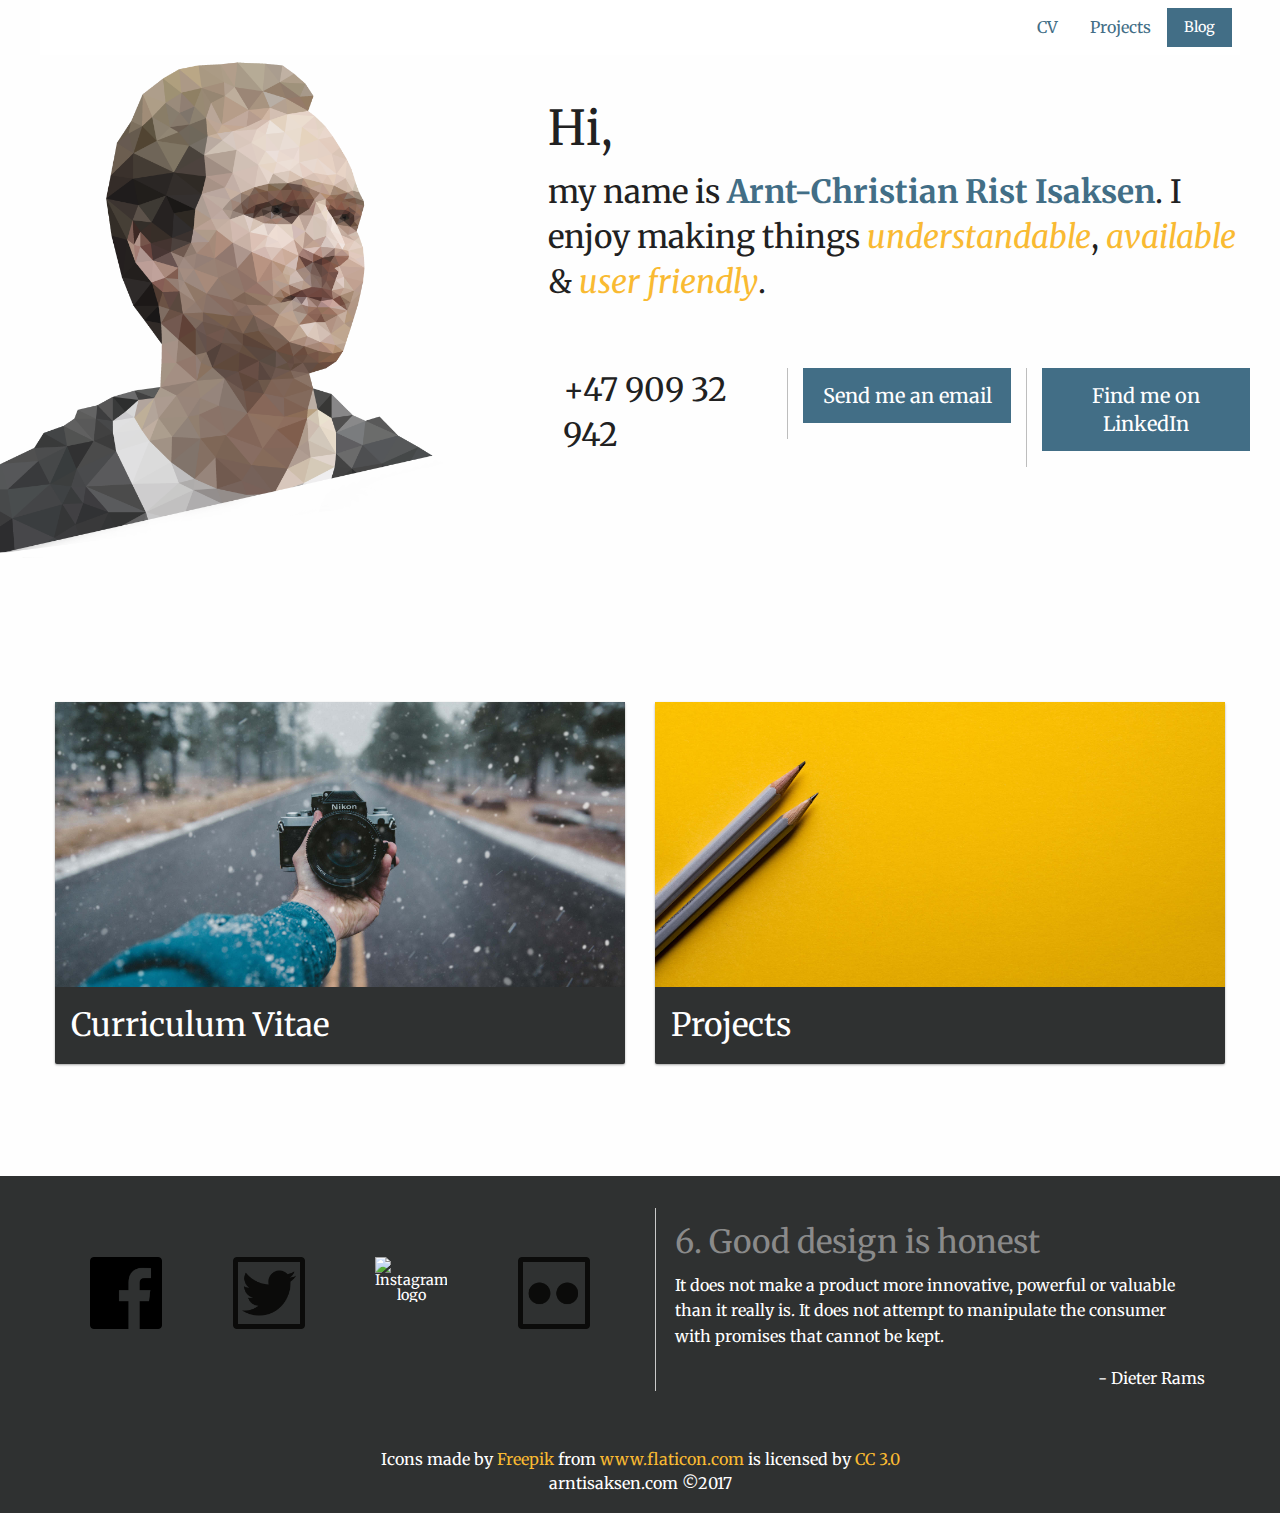
==== commit e12e0d86: "Style update" ====
--- a/index.html
+++ b/index.html
@@ -21,7 +21,6 @@
     </script>
     <!-- End Google Analytics -->
 </head>
-
 <body>
     <nav class="row">
         <div class="title-bar" data-responsive-toggle="example-menu" data-hide-for="medium">
@@ -39,11 +38,10 @@
             </div>
         </div>
     </nav>
-    
     <section id="intro" class="expanded large-collapse row">
         <div class="row">
             <div id="face-img" class="show-for-large large-5 columns collapse">
-                <img src="_img/arnt_poly_xx_reverse.png" alt="Image of my face">
+                <img src="_img/arnt_poly_xx_reverse-3.png" alt="Image of my face">
             </div>
             <div id="introduction-text" class="center-align hide-for-small-only large-7 columns collapse">
                 <h2>Hi,</h2>
@@ -82,8 +80,7 @@
             <a class="button" href="http://museai.com/"><img src="_img/_companies/_small/museai_app_logo.png"></a>
             <a class="button" href="https://www.dsafe.com/"><img src="_img/_companies/_small/daro_logo_dsafe_small.png"></a>
         </div>
-    </section>-->
-    
+    </section> -->
     <section id="contact" class="row">
         <div class="show-for-small-only columns">
             <a class="expanded large button" href="tel:+4790932942">
@@ -103,50 +100,46 @@
             </a>
         </div>
     </section>
-    
     <section>
         <div class="row">
-            <div class="medium-12 small-centered columns">
-            <div class="medium-6 columns">
-                <div class="card">
-                    <a href="../portfolio/sas_redesign.html">
-                        <img src="_img/cv.jpg" alt="Jakob Owens | unsplash.com">
-                        <h3>Curriculum Vitae</h3>
-                    </a>
-                </div>
-            </div>
-            <div>
+            <div class="medium-12 small-centered ">
                 <div class="medium-6 columns">
                     <div class="card">
                         <a href="../portfolio/sas_redesign.html">
-                            <img src="_img/project.jpg" alt="Joanna Kosinska | unsplash.com">
-                            <h3>Projects</h3>
+                            <img src="_img/cv.jpg" alt="Jakob Owens | unsplash.com">
+                            <h3>Curriculum Vitae</h3>
                         </a>
                     </div>
                 </div>
-            </div>
+                <div>
+                    <div class="medium-6 columns">
+                        <div class="card">
+                            <a href="../portfolio/sas_redesign.html">
+                                <img src="_img/project.jpg" alt="Joanna Kosinska | unsplash.com">
+                                <h3>Projects</h3>
+                            </a>
+                        </div>
+                    </div>
+                </div>
             </div>
         </div>
     </section>
-    
     <footer>
         <div class="row columns">
             <div class="row">
                 <div class="medium-6 columns">
-                    <div class=" columns">
-                <a class="button small-6 medium-6 large-3 columns" href="http://www.facebook.com/arntisaksen"> 
-                    <img class="img_icon" src="_img/icon_facebook.png" alt="Facebook logo">
-                </a>
-                <a class="button small-6 medium-6 large-3 columns" href="http://www.twitter.com/arntisaksen"> 
-                    <img class="img_icon" src="_img/icon_twitter.png" alt="Twitter logo">
-                </a>
-                <a class="button small-6 medium-6 large-3 columns" href="http://www.instagram.com/arntisaksen"> 
-                    <img class="img_icon" src="_img/icon_instagram.png" alt="Instagram logo">
-                </a>
-                <a class="button small-6 medium-6 large-3 columns" href="http://www.flickr.com/arntisaksen"> 
-                    <img class="img_icon" src="_img/icon_flickr.png" alt="Flickr logo">
-                </a>
-            </div>
+                    <a class="button small-6 medium-6 large-3 columns" href="http://www.facebook.com/arntisaksen"> 
+                        <img class="img_icon" src="_img/icon_facebook.png" alt="Facebook logo">
+                    </a>
+                    <a class="button small-6 medium-6 large-3 columns" href="http://www.twitter.com/arntisaksen"> 
+                        <img class="img_icon" src="_img/icon_twitter.png" alt="Twitter logo">
+                    </a>
+                    <a class="button small-6 medium-6 large-3 columns" href="http://www.instagram.com/arntisaksen"> 
+                        <img class="img_icon" src="_img/icon_instagram.png" alt="Instagram logo">
+                    </a>
+                    <a class="button small-6 medium-6 large-3 columns" href="http://www.flickr.com/arntisaksen"> 
+                        <img class="img_icon" src="_img/icon_flickr.png" alt="Flickr logo">
+                    </a>
                 </div>
                 <div class="medium-6 columns">
                     <blockquote id='principle-quote'>
--- a/_css/app.css
+++ b/_css/app.css
@@ -28,7 +28,7 @@
 
 .button {
   color: #FFFFFF;
-  background-color: #2f3131; }
+  background-color: #426e86; }
   .button h4 {
     color: #FFFFFF; }
   .button h5 {
@@ -37,7 +37,7 @@
     color: #FFFFFF; }
 
 .button:hover, .button:focus {
-  background-color: #f8f1e5;
+  background-color: #f9ba32;
   color: #212121; }
 
 .button:hover h4 {
@@ -63,18 +63,25 @@
 
 #introduction-text {
   margin-top: 2.5em; }
+  #introduction-text strong {
+    color: #426e86; }
+  #introduction-text i {
+    color: #f9ba32; }
 
 #small-screen-intro {
   background: #ffffff;
   padding-top: 2.5em; }
+  #small-screen-intro strong {
+    color: #426e86; }
+  #small-screen-intro i {
+    color: #f9ba32; }
 
 #intro-text {
   top: 50%; }
 
 .img_icon {
   width: 5em;
-  margin: 1em;
-  padding: 2.5em 0; }
+  margin: 2.5em 0; }
 
 .no-background {
   background-color: #ffffff; }
@@ -143,6 +150,12 @@
   background: #2f3131;
   margin-top: 5em;
   padding: 2rem 0 0 0; }
+  footer a {
+    color: #f9ba32; }
+  footer a:hover {
+    color: #f8f1e5; }
+  footer .button {
+    background-color: #2f3131; }
 
 #copyright-row {
   padding-top: 2.5em;
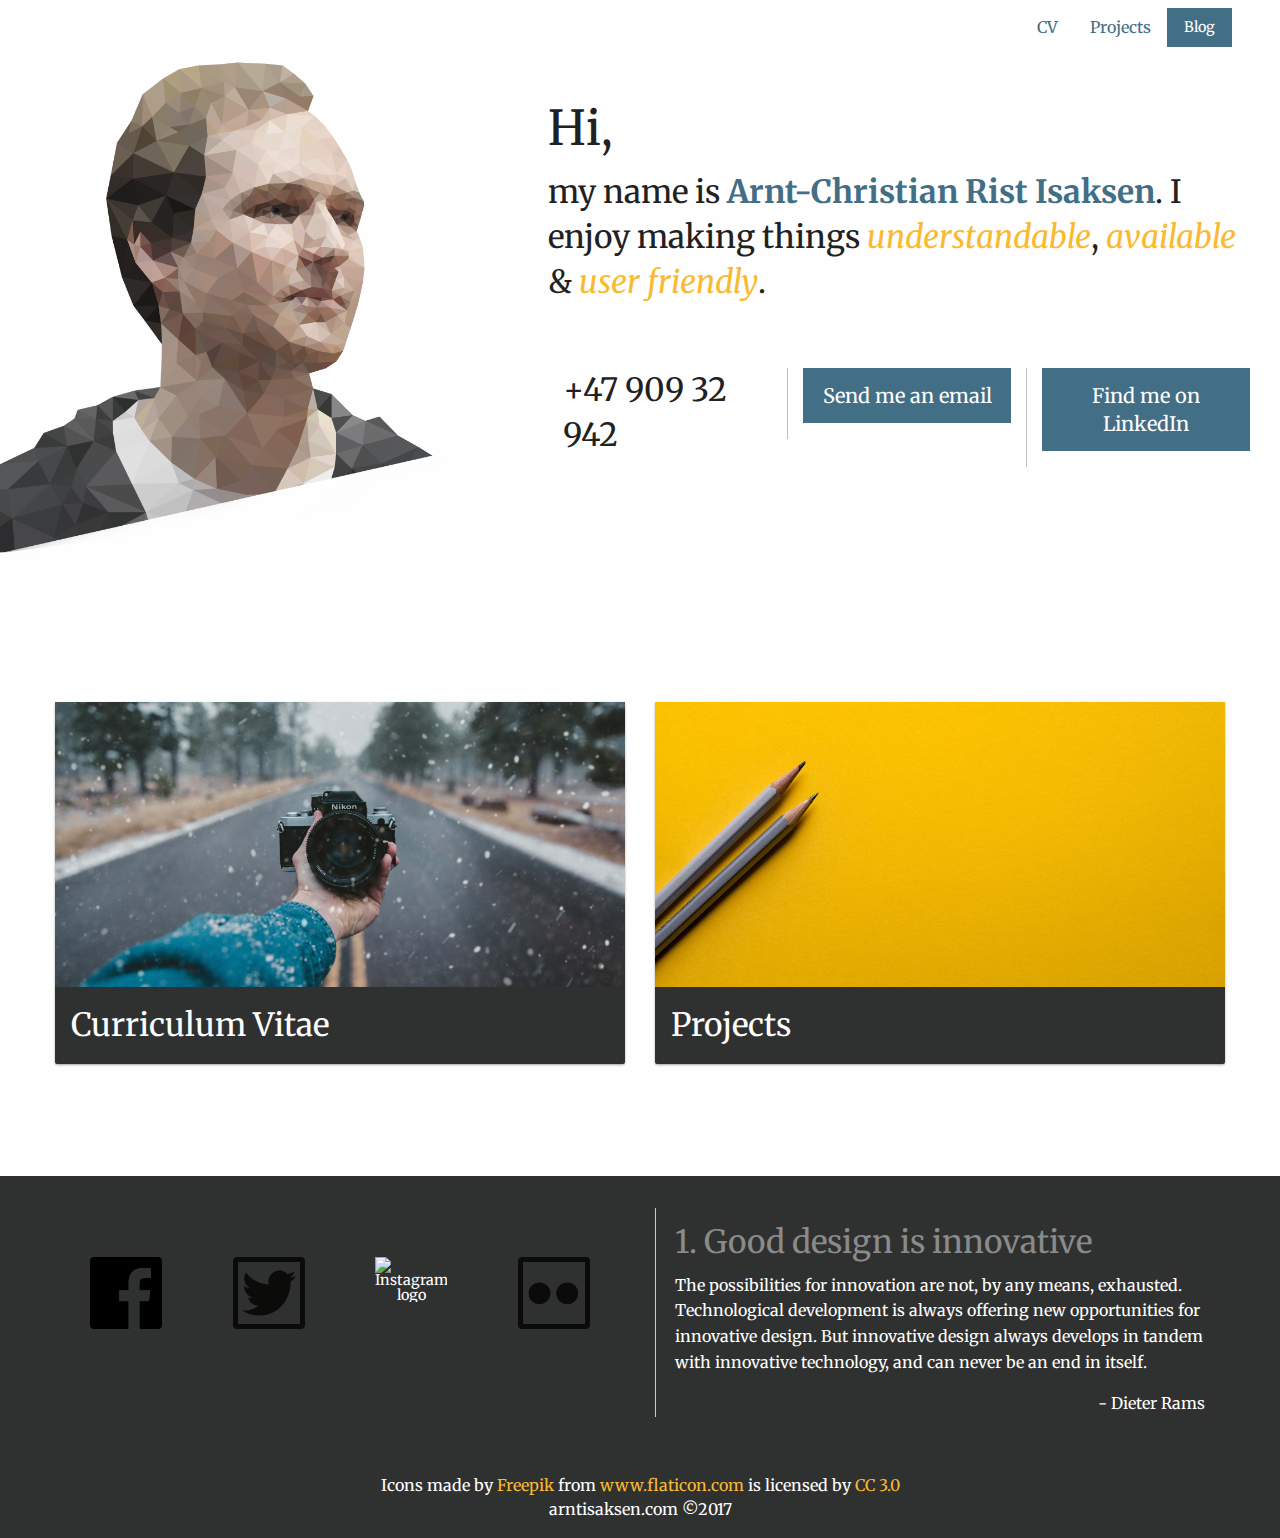
==== commit 996b2a79: "Added CV, and auto indent code." ====
--- a/index.html
+++ b/index.html
@@ -1,33 +1,40 @@
 <!doctype html>
 <html class="no-js" lang="nb" dir="ltr">
+
 <head>
     <meta charset="utf-8">
     <meta http-equiv="x-ua-compatible" content="ie=edge">
     <meta name="viewport" content="width=device-width, initial-scale=1.0">
     <title>home | arntisaksen.com</title>
-	<!-- CSS & Typeface -->
+    <!-- CSS & Typeface -->
     <link rel="stylesheet" href="_css/foundation.css">
     <link rel="stylesheet" href="_css/app.css">
     <link href='http://fonts.googleapis.com/css?family=Merriweather:400,700italic,900,300' rel='stylesheet' type='text/css'>
     <!-- Google Analytics -->
     <script>
-      (function(i,s,o,g,r,a,m){i['GoogleAnalyticsObject']=r;i[r]=i[r]||function(){
-      (i[r].q=i[r].q||[]).push(arguments)},i[r].l=1*new Date();a=s.createElement(o),
-      m=s.getElementsByTagName(o)[0];a.async=1;a.src=g;m.parentNode.insertBefore(a,m)
-      })(window,document,'script','//www.google-analytics.com/analytics.js','ga');
-
-      ga('create', 'UA-16219261-1', 'auto');
-      ga('send', 'pageview');
+        (function (i, s, o, g, r, a, m) {
+            i['GoogleAnalyticsObject'] = r;
+            i[r] = i[r] || function () {
+                (i[r].q = i[r].q || []).push(arguments)
+            }, i[r].l = 1 * new Date();
+            a = s.createElement(o)
+                , m = s.getElementsByTagName(o)[0];
+            a.async = 1;
+            a.src = g;
+            m.parentNode.insertBefore(a, m)
+        })(window, document, 'script', '//www.google-analytics.com/analytics.js', 'ga');
+        ga('create', 'UA-16219261-1', 'auto');
+        ga('send', 'pageview');
     </script>
     <!-- End Google Analytics -->
 </head>
+
 <body>
     <nav class="row">
         <div class="title-bar" data-responsive-toggle="example-menu" data-hide-for="medium">
             <button class="menu-icon" type="button" data-toggle></button>
             <div class="title-bar-title">Menu</div>
         </div>
-        
         <div class="top-bar" id="example-menu">
             <div class="top-bar-right">
                 <ul class=" medium-horizontal vertical menu" data-responsive-menu="accordion medium-dropdown">
@@ -40,39 +47,32 @@
     </nav>
     <section id="intro" class="expanded large-collapse row">
         <div class="row">
-            <div id="face-img" class="show-for-large large-5 columns collapse">
-                <img src="_img/arnt_poly_xx_reverse-3.png" alt="Image of my face">
-            </div>
+            <div id="face-img" class="show-for-large large-5 columns collapse"> <img src="_img/arnt_poly_xx_reverse-3.png" alt="Image of my face"> </div>
             <div id="introduction-text" class="center-align hide-for-small-only large-7 columns collapse">
                 <h2>Hi,</h2>
-                <h3>my name is <strong>Arnt-Christian Rist Isaksen</strong>. I enjoy making things <i>understandable</i>, <i>available</i> &amp; <i>user friendly</i>.</h3>
-            </div>
+                <h3>my name is <strong>Arnt-Christian Rist Isaksen</strong>. I enjoy making things <i>understandable</i>, <i>available</i> &amp; <i>user friendly</i>.</h3> </div>
             <div id="small-screen-intro" class="show-for-small-only columns">
                 <h2>Hi,</h2>
-                <h3>my name is <strong>Arnt-Christian Rist Isaksen</strong>. I enjoy making things <i>understandable</i>, <i>available</i> &amp; <i>user friendly</i>.</h3>
-            </div>
+                <h3>my name is <strong>Arnt-Christian Rist Isaksen</strong>. I enjoy making things <i>understandable</i>, <i>available</i> &amp; <i>user friendly</i>.</h3> </div>
             <div id="contact-block" class="hide-for-small-only large-7 columns ">
                 <div class="medium-4 columns">
-                        <h3>+47 909 32 942</h3>
-                </div>
+                    <h3>+47 909 32 942</h3> </div>
                 <div class="medium-4 columns add-divider">
                     <div>
                         <a class="expanded button" href="&#x6D;&#x61;&#x69;&#x6C;&#x74;&#x6F;&#x3A;&#x41;&#x72;&#x6E;&#x74;&#x2E;&#x49;&#x73;&#x61;&#x6B;&#x73;&#x65;&#x6E;&#x40;&#x67;&#x6D;&#x61;&#x69;&#x6C;&#x2E;&#x63;&#x6F;&#x6D;&#x3F;&#x73;&#x75;&#x62;&#x6A;&#x65;&#x63;&#x74;&#x3D;&#x48;&#x65;&#x69;&#x2E;&#x25;&#x32;&#x30;&#x4B;&#x75;&#x6E;&#x6E;&#x65;&#x25;&#x32;&#x30;&#x76;&#x69;&#x2E;&#x2E;&#x2E;&#x26;&#x62;&#x6F;&#x64;&#x79;&#x3D;&#x48;&#x65;&#x69;&#x2E;&#x25;&#x30;&#x44;&#x25;&#x30;&#x41;&#x25;&#x30;&#x44;&#x25;&#x30;&#x41;&#x4A;&#x65;&#x67;&#x25;&#x32;&#x30;&#x6C;&#x75;&#x72;&#x74;&#x65;&#x25;&#x32;&#x30;&#x70;&#x25;&#x43;&#x33;&#x25;&#x41;&#x35;&#x25;&#x30;&#x44;&#x25;&#x30;&#x41;&#x25;&#x30;&#x44;&#x25;&#x30;&#x41;&#x54;&#x65;&#x6C;&#x65;&#x66;&#x6F;&#x6E;&#x6E;&#x75;&#x6D;&#x6D;&#x65;&#x72;&#x65;&#x74;&#x25;&#x32;&#x30;&#x6D;&#x69;&#x74;&#x74;&#x25;&#x32;&#x30;&#x65;&#x72;&#x25;&#x33;&#x41;&#x25;&#x30;&#x44;&#x25;&#x30;&#x41;&#x25;&#x30;&#x44;&#x25;&#x30;&#x41;&#x48;&#x69;&#x6C;&#x73;&#x65;&#x6E;">
-                            <h5>Send me an email</h5>
-                        </a>
+                            <h5>Send me an email</h5> </a>
                     </div>
                 </div>
                 <div class="medium-4 columns add-divider">
                     <div>
                         <a class="expanded button" href="https://no.linkedin.com/in/arntisaksen">
-                            <h5>Find me on LinkedIn</h5>
-                        </a>
+                            <h5>Find me on LinkedIn</h5> </a>
                     </div>
                 </div>
             </div>
         </div>
     </section>
-<!--    <section id="companies" class="medium-12 columns">
+    <!--    <section id="companies" class="medium-12 columns">
         <div class="columns expanded button-group">
             <a class="button" href="https://www.concludebot.com/"><img src="_img/_companies/concludebotlogo.png"> </a>
             <a class="button" href="https://spond.com/welcome"><img src="_img/_companies/spond_logo_small2x.png"></a>
@@ -83,21 +83,15 @@
     </section> -->
     <section id="contact" class="row">
         <div class="show-for-small-only columns">
-            <a class="expanded large button" href="tel:+4790932942">
-                <img class="img_icon" src="_img/icon-tel-phone.png">
+            <a class="expanded large button" href="tel:+4790932942"> <img class="img_icon" src="_img/icon-tel-phone.png">
                 <p>Call me</p>
-                <h6>(Action before words)</h6>
-            </a> 
-            <a class="expanded large button" href="&#x6D;&#x61;&#x69;&#x6C;&#x74;&#x6F;&#x3A;&#x41;&#x72;&#x6E;&#x74;&#x2E;&#x49;&#x73;&#x61;&#x6B;&#x73;&#x65;&#x6E;&#x40;&#x67;&#x6D;&#x61;&#x69;&#x6C;&#x2E;&#x63;&#x6F;&#x6D;&#x3F;&#x73;&#x75;&#x62;&#x6A;&#x65;&#x63;&#x74;&#x3D;&#x48;&#x65;&#x69;&#x2E;&#x25;&#x32;&#x30;&#x4B;&#x75;&#x6E;&#x6E;&#x65;&#x25;&#x32;&#x30;&#x76;&#x69;&#x2E;&#x2E;&#x2E;&#x26;&#x62;&#x6F;&#x64;&#x79;&#x3D;&#x48;&#x65;&#x69;&#x2E;&#x25;&#x30;&#x44;&#x25;&#x30;&#x41;&#x25;&#x30;&#x44;&#x25;&#x30;&#x41;&#x4A;&#x65;&#x67;&#x25;&#x32;&#x30;&#x6C;&#x75;&#x72;&#x74;&#x65;&#x25;&#x32;&#x30;&#x70;&#x25;&#x43;&#x33;&#x25;&#x41;&#x35;&#x25;&#x30;&#x44;&#x25;&#x30;&#x41;&#x25;&#x30;&#x44;&#x25;&#x30;&#x41;&#x54;&#x65;&#x6C;&#x65;&#x66;&#x6F;&#x6E;&#x6E;&#x75;&#x6D;&#x6D;&#x65;&#x72;&#x65;&#x74;&#x25;&#x32;&#x30;&#x6D;&#x69;&#x74;&#x74;&#x25;&#x32;&#x30;&#x65;&#x72;&#x25;&#x33;&#x41;&#x25;&#x30;&#x44;&#x25;&#x30;&#x41;&#x25;&#x30;&#x44;&#x25;&#x30;&#x41;&#x48;&#x69;&#x6C;&#x73;&#x65;&#x6E;">
-                <img class="img_icon" src="_img/icon-email-message.png">
+                <h6>(Action before words)</h6> </a>
+            <a class="expanded large button" href="&#x6D;&#x61;&#x69;&#x6C;&#x74;&#x6F;&#x3A;&#x41;&#x72;&#x6E;&#x74;&#x2E;&#x49;&#x73;&#x61;&#x6B;&#x73;&#x65;&#x6E;&#x40;&#x67;&#x6D;&#x61;&#x69;&#x6C;&#x2E;&#x63;&#x6F;&#x6D;&#x3F;&#x73;&#x75;&#x62;&#x6A;&#x65;&#x63;&#x74;&#x3D;&#x48;&#x65;&#x69;&#x2E;&#x25;&#x32;&#x30;&#x4B;&#x75;&#x6E;&#x6E;&#x65;&#x25;&#x32;&#x30;&#x76;&#x69;&#x2E;&#x2E;&#x2E;&#x26;&#x62;&#x6F;&#x64;&#x79;&#x3D;&#x48;&#x65;&#x69;&#x2E;&#x25;&#x30;&#x44;&#x25;&#x30;&#x41;&#x25;&#x30;&#x44;&#x25;&#x30;&#x41;&#x4A;&#x65;&#x67;&#x25;&#x32;&#x30;&#x6C;&#x75;&#x72;&#x74;&#x65;&#x25;&#x32;&#x30;&#x70;&#x25;&#x43;&#x33;&#x25;&#x41;&#x35;&#x25;&#x30;&#x44;&#x25;&#x30;&#x41;&#x25;&#x30;&#x44;&#x25;&#x30;&#x41;&#x54;&#x65;&#x6C;&#x65;&#x66;&#x6F;&#x6E;&#x6E;&#x75;&#x6D;&#x6D;&#x65;&#x72;&#x65;&#x74;&#x25;&#x32;&#x30;&#x6D;&#x69;&#x74;&#x74;&#x25;&#x32;&#x30;&#x65;&#x72;&#x25;&#x33;&#x41;&#x25;&#x30;&#x44;&#x25;&#x30;&#x41;&#x25;&#x30;&#x44;&#x25;&#x30;&#x41;&#x48;&#x69;&#x6C;&#x73;&#x65;&#x6E;"> <img class="img_icon" src="_img/icon-email-message.png">
                 <p>Send me an email</p>
-                <h6>(A little less action, a bit more words)</h6>
-            </a> 
-            <a class="expanded large button" href="https://no.linkedin.com/in/arntisaksen">
-                <img class="img_icon morph" src="_img/icon_linkedin.png" alt="LinkedIn logo">
+                <h6>(A little less action, a bit more words)</h6> </a>
+            <a class="expanded large button" href="https://no.linkedin.com/in/arntisaksen"> <img class="img_icon morph" src="_img/icon_linkedin.png" alt="LinkedIn logo">
                 <p>Or look me up on LinkedIn</p>
-                <h6>(Most verbose)</h6>
-            </a>
+                <h6>(Most verbose)</h6> </a>
         </div>
     </section>
     <section>
@@ -105,19 +99,15 @@
             <div class="medium-12 small-centered ">
                 <div class="medium-6 columns">
                     <div class="card">
-                        <a href="../portfolio/sas_redesign.html">
-                            <img src="_img/cv.jpg" alt="Jakob Owens | unsplash.com">
-                            <h3>Curriculum Vitae</h3>
-                        </a>
+                        <a href="../portfolio/sas_redesign.html"> <img src="_img/cv.jpg" alt="Jakob Owens | unsplash.com">
+                            <h3>Curriculum Vitae</h3> </a>
                     </div>
                 </div>
                 <div>
                     <div class="medium-6 columns">
                         <div class="card">
-                            <a href="../portfolio/sas_redesign.html">
-                                <img src="_img/project.jpg" alt="Joanna Kosinska | unsplash.com">
-                                <h3>Projects</h3>
-                            </a>
+                            <a href="../portfolio/sas_redesign.html"> <img src="_img/project.jpg" alt="Joanna Kosinska | unsplash.com">
+                                <h3>Projects</h3> </a>
                         </div>
                     </div>
                 </div>
@@ -128,43 +118,34 @@
         <div class="row columns">
             <div class="row">
                 <div class="medium-6 columns">
-                    <a class="button small-6 medium-6 large-3 columns" href="http://www.facebook.com/arntisaksen"> 
-                        <img class="img_icon" src="_img/icon_facebook.png" alt="Facebook logo">
-                    </a>
-                    <a class="button small-6 medium-6 large-3 columns" href="http://www.twitter.com/arntisaksen"> 
-                        <img class="img_icon" src="_img/icon_twitter.png" alt="Twitter logo">
-                    </a>
-                    <a class="button small-6 medium-6 large-3 columns" href="http://www.instagram.com/arntisaksen"> 
-                        <img class="img_icon" src="_img/icon_instagram.png" alt="Instagram logo">
-                    </a>
-                    <a class="button small-6 medium-6 large-3 columns" href="http://www.flickr.com/arntisaksen"> 
-                        <img class="img_icon" src="_img/icon_flickr.png" alt="Flickr logo">
-                    </a>
+                    <a class="button small-6 medium-6 large-3 columns" href="http://www.facebook.com/arntisaksen"> <img class="img_icon" src="_img/icon_facebook.png" alt="Facebook logo"> </a>
+                    <a class="button small-6 medium-6 large-3 columns" href="http://www.twitter.com/arntisaksen"> <img class="img_icon" src="_img/icon_twitter.png" alt="Twitter logo"> </a>
+                    <a class="button small-6 medium-6 large-3 columns" href="http://www.instagram.com/arntisaksen"> <img class="img_icon" src="_img/icon_instagram.png" alt="Instagram logo"> </a>
+                    <a class="button small-6 medium-6 large-3 columns" href="http://www.flickr.com/arntisaksen"> <img class="img_icon" src="_img/icon_flickr.png" alt="Flickr logo"> </a>
                 </div>
                 <div class="medium-6 columns">
                     <blockquote id='principle-quote'>
                         <a id="rule" href="https://www.vitsoe.com/eu/about/good-design"></a>
-                	</blockquote>
+                    </blockquote>
                 </div>
             </div>
             <div id="copyright-row" class="row">
                 <div class="text-center">Icons made by <a href="http://www.freepik.com" title="Freepik">Freepik</a> from <a href="http://www.flaticon.com" title="Flaticon">www.flaticon.com</a> is licensed by <a href="http://creativecommons.org/licenses/by/3.0/" title="Creative Commons BY 3.0" target="_blank">CC 3.0</a></div>
                 <p class="text-center">arntisaksen.com &copy;2017</p>
             </div>
-            <section id="bottom-img" class="show-for-small-only row"> 
-                <img src="_img/arnt_poly_xx_reverse.png" alt="Image of my face"> 
-            </section>
+            <section id="bottom-img" class="show-for-small-only row"> <img src="_img/arnt_poly_xx_reverse.png" alt="Image of my face"> </section>
         </div>
     </footer>
-	<!-- Libraries -->
+    <!-- Libraries -->
     <script language="javascript" type="text/javascript" src="http://ajax.googleapis.com/ajax/libs/jquery/1.12.4/jquery.min.js"></script>
-	<script language="javascript" type="text/javascript" src="_js/vendor/p5.js"></script>
-	<script language="javascript" type="text/javascript" src="_js/vendor/p5.dom.js"></script>
+    <script language="javascript" type="text/javascript" src="_js/vendor/p5.js"></script>
+    <script language="javascript" type="text/javascript" src="_js/vendor/p5.dom.js"></script>
     <script language="javascript" type="text/javascript" src="_js/vendor/what-input.js"></script>
     <script language="javascript" type="text/javascript" src="_js/vendor/foundation.js"></script>
-	<!--  Javascript -->
+    <!--  Javascript -->
     <script language="javascript" type="text/javascript" src="_js/app.js"></script>
     <script language="javascript" type="text/javascript" src="_js/smoothscroll.js"></script>
-	<script language="javascript" type="text/javascript" src="_js/addPrinciples.js"></script>
+    <script language="javascript" type="text/javascript" src="_js/addPrinciples.js"></script>
 </body>
+
 </html>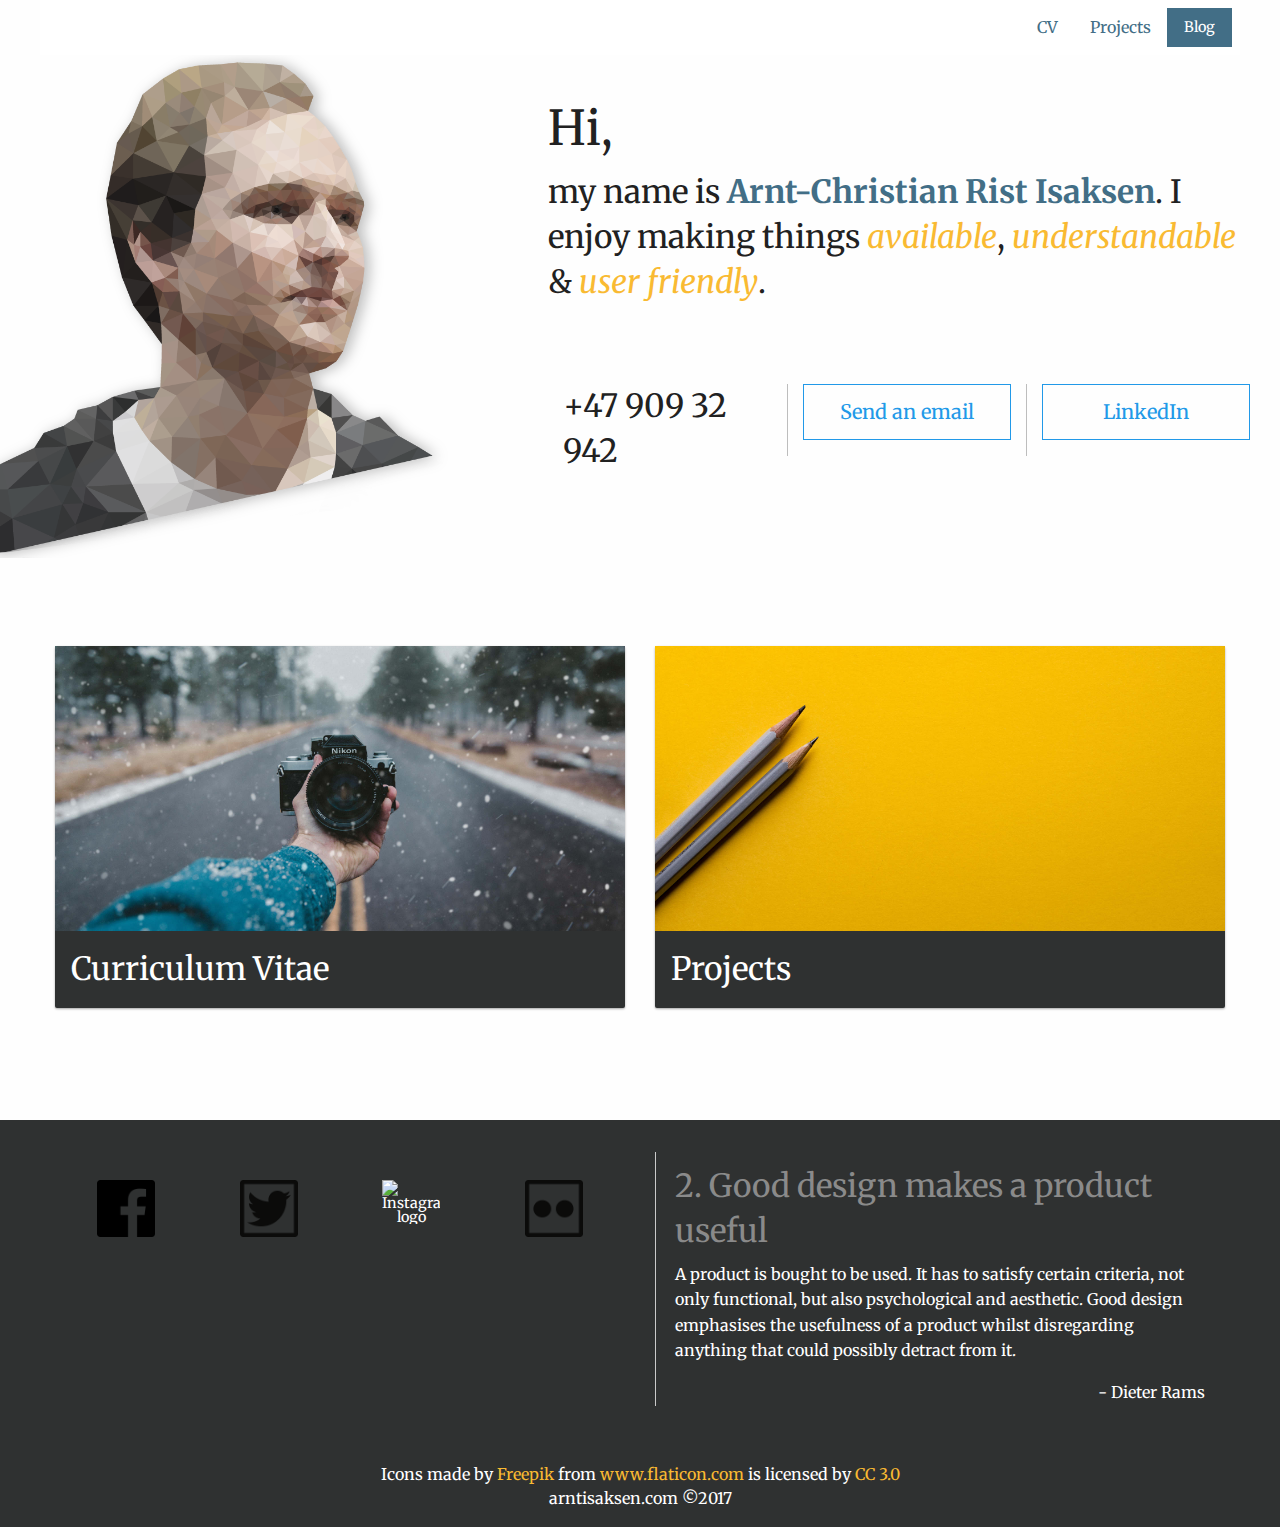
==== commit f72fa5af: "Deployed version" ====
--- a/index.html
+++ b/index.html
@@ -17,8 +17,7 @@
             i[r] = i[r] || function () {
                 (i[r].q = i[r].q || []).push(arguments)
             }, i[r].l = 1 * new Date();
-            a = s.createElement(o)
-                , m = s.getElementsByTagName(o)[0];
+            a = s.createElement(o), m = s.getElementsByTagName(o)[0];
             a.async = 1;
             a.src = g;
             m.parentNode.insertBefore(a, m)
@@ -39,7 +38,7 @@
             <div class="top-bar-right">
                 <ul class=" medium-horizontal vertical menu" data-responsive-menu="accordion medium-dropdown">
                     <li><a href="/cv.html">CV</a></li>
-                    <li><a href="http://projects.arntisaksen.com">Projects</a></li>
+                    <li><a href="http://www.arntisaksen.com/projects">Projects</a></li>
                     <li><a id="blogg-button" target="_blank" href="http://blog.arntisaksen.com" class="button">Blog</a></li>
                 </ul>
             </div>
@@ -48,50 +47,46 @@
     <section id="intro" class="expanded large-collapse row">
         <div class="row">
             <div id="face-img" class="show-for-large large-5 columns collapse"> <img src="_img/arnt_poly_xx_reverse-3.png" alt="Image of my face"> </div>
-            <div id="introduction-text" class="center-align hide-for-small-only large-7 columns collapse">
+            <div id="introduction-text" class="center-align show-for-medium large-7 columns collapse">
                 <h2>Hi,</h2>
-                <h3>my name is <strong>Arnt-Christian Rist Isaksen</strong>. I enjoy making things <i>understandable</i>, <i>available</i> &amp; <i>user friendly</i>.</h3> </div>
+                <h3>my name is <strong>Arnt-Christian Rist Isaksen</strong>. I enjoy making things <i>available</i>, <i>understandable</i> &amp; <i>user friendly</i>.</h3> </div>
             <div id="small-screen-intro" class="show-for-small-only columns">
                 <h2>Hi,</h2>
                 <h3>my name is <strong>Arnt-Christian Rist Isaksen</strong>. I enjoy making things <i>understandable</i>, <i>available</i> &amp; <i>user friendly</i>.</h3> </div>
-            <div id="contact-block" class="hide-for-small-only large-7 columns ">
+            <!-- Show for large and up -->
+            <div class="show-for-large large-7 columns contact-block">
                 <div class="medium-4 columns">
                     <h3>+47 909 32 942</h3> </div>
                 <div class="medium-4 columns add-divider">
-                    <div>
-                        <a class="expanded button" href="&#x6D;&#x61;&#x69;&#x6C;&#x74;&#x6F;&#x3A;&#x41;&#x72;&#x6E;&#x74;&#x2E;&#x49;&#x73;&#x61;&#x6B;&#x73;&#x65;&#x6E;&#x40;&#x67;&#x6D;&#x61;&#x69;&#x6C;&#x2E;&#x63;&#x6F;&#x6D;&#x3F;&#x73;&#x75;&#x62;&#x6A;&#x65;&#x63;&#x74;&#x3D;&#x48;&#x65;&#x69;&#x2E;&#x25;&#x32;&#x30;&#x4B;&#x75;&#x6E;&#x6E;&#x65;&#x25;&#x32;&#x30;&#x76;&#x69;&#x2E;&#x2E;&#x2E;&#x26;&#x62;&#x6F;&#x64;&#x79;&#x3D;&#x48;&#x65;&#x69;&#x2E;&#x25;&#x30;&#x44;&#x25;&#x30;&#x41;&#x25;&#x30;&#x44;&#x25;&#x30;&#x41;&#x4A;&#x65;&#x67;&#x25;&#x32;&#x30;&#x6C;&#x75;&#x72;&#x74;&#x65;&#x25;&#x32;&#x30;&#x70;&#x25;&#x43;&#x33;&#x25;&#x41;&#x35;&#x25;&#x30;&#x44;&#x25;&#x30;&#x41;&#x25;&#x30;&#x44;&#x25;&#x30;&#x41;&#x54;&#x65;&#x6C;&#x65;&#x66;&#x6F;&#x6E;&#x6E;&#x75;&#x6D;&#x6D;&#x65;&#x72;&#x65;&#x74;&#x25;&#x32;&#x30;&#x6D;&#x69;&#x74;&#x74;&#x25;&#x32;&#x30;&#x65;&#x72;&#x25;&#x33;&#x41;&#x25;&#x30;&#x44;&#x25;&#x30;&#x41;&#x25;&#x30;&#x44;&#x25;&#x30;&#x41;&#x48;&#x69;&#x6C;&#x73;&#x65;&#x6E;">
-                            <h5>Send me an email</h5> </a>
-                    </div>
+                    <div> <a class="expanded large hollow button" href="&#x6D;&#x61;&#x69;&#x6C;&#x74;&#x6F;&#x3A;&#x41;&#x72;&#x6E;&#x74;&#x2E;&#x49;&#x73;&#x61;&#x6B;&#x73;&#x65;&#x6E;&#x40;&#x67;&#x6D;&#x61;&#x69;&#x6C;&#x2E;&#x63;&#x6F;&#x6D;&#x3F;&#x73;&#x75;&#x62;&#x6A;&#x65;&#x63;&#x74;&#x3D;&#x48;&#x65;&#x69;&#x2E;&#x25;&#x32;&#x30;&#x4B;&#x75;&#x6E;&#x6E;&#x65;&#x25;&#x32;&#x30;&#x76;&#x69;&#x2E;&#x2E;&#x2E;&#x26;&#x62;&#x6F;&#x64;&#x79;&#x3D;&#x48;&#x65;&#x69;&#x2E;&#x25;&#x30;&#x44;&#x25;&#x30;&#x41;&#x25;&#x30;&#x44;&#x25;&#x30;&#x41;&#x4A;&#x65;&#x67;&#x25;&#x32;&#x30;&#x6C;&#x75;&#x72;&#x74;&#x65;&#x25;&#x32;&#x30;&#x70;&#x25;&#x43;&#x33;&#x25;&#x41;&#x35;&#x25;&#x30;&#x44;&#x25;&#x30;&#x41;&#x25;&#x30;&#x44;&#x25;&#x30;&#x41;&#x54;&#x65;&#x6C;&#x65;&#x66;&#x6F;&#x6E;&#x6E;&#x75;&#x6D;&#x6D;&#x65;&#x72;&#x65;&#x74;&#x25;&#x32;&#x30;&#x6D;&#x69;&#x74;&#x74;&#x25;&#x32;&#x30;&#x65;&#x72;&#x25;&#x33;&#x41;&#x25;&#x30;&#x44;&#x25;&#x30;&#x41;&#x25;&#x30;&#x44;&#x25;&#x30;&#x41;&#x48;&#x69;&#x6C;&#x73;&#x65;&#x6E;">
+                            Send an email </a> </div>
                 </div>
                 <div class="medium-4 columns add-divider">
-                    <div>
-                        <a class="expanded button" href="https://no.linkedin.com/in/arntisaksen">
-                            <h5>Find me on LinkedIn</h5> </a>
-                    </div>
+                    <div> <a class="expanded large hollow button" href="https://no.linkedin.com/in/arntisaksen">
+                            LinkedIn </a> </div>
                 </div>
             </div>
-        </div>
-    </section>
-    <!--    <section id="companies" class="medium-12 columns">
-        <div class="columns expanded button-group">
-            <a class="button" href="https://www.concludebot.com/"><img src="_img/_companies/concludebotlogo.png"> </a>
-            <a class="button" href="https://spond.com/welcome"><img src="_img/_companies/spond_logo_small2x.png"></a>
-            <a class="button" href="https://www.get.no/"><img src="_img/_companies/_small/getlogo.png"></a>
-            <a class="button" href="http://museai.com/"><img src="_img/_companies/_small/museai_app_logo.png"></a>
-            <a class="button" href="https://www.dsafe.com/"><img src="_img/_companies/_small/daro_logo_dsafe_small.png"></a>
-        </div>
-    </section> -->
-    <section id="contact" class="row">
-        <div class="show-for-small-only columns">
-            <a class="expanded large button" href="tel:+4790932942"> <img class="img_icon" src="_img/icon-tel-phone.png">
-                <p>Call me</p>
-                <h6>(Action before words)</h6> </a>
-            <a class="expanded large button" href="&#x6D;&#x61;&#x69;&#x6C;&#x74;&#x6F;&#x3A;&#x41;&#x72;&#x6E;&#x74;&#x2E;&#x49;&#x73;&#x61;&#x6B;&#x73;&#x65;&#x6E;&#x40;&#x67;&#x6D;&#x61;&#x69;&#x6C;&#x2E;&#x63;&#x6F;&#x6D;&#x3F;&#x73;&#x75;&#x62;&#x6A;&#x65;&#x63;&#x74;&#x3D;&#x48;&#x65;&#x69;&#x2E;&#x25;&#x32;&#x30;&#x4B;&#x75;&#x6E;&#x6E;&#x65;&#x25;&#x32;&#x30;&#x76;&#x69;&#x2E;&#x2E;&#x2E;&#x26;&#x62;&#x6F;&#x64;&#x79;&#x3D;&#x48;&#x65;&#x69;&#x2E;&#x25;&#x30;&#x44;&#x25;&#x30;&#x41;&#x25;&#x30;&#x44;&#x25;&#x30;&#x41;&#x4A;&#x65;&#x67;&#x25;&#x32;&#x30;&#x6C;&#x75;&#x72;&#x74;&#x65;&#x25;&#x32;&#x30;&#x70;&#x25;&#x43;&#x33;&#x25;&#x41;&#x35;&#x25;&#x30;&#x44;&#x25;&#x30;&#x41;&#x25;&#x30;&#x44;&#x25;&#x30;&#x41;&#x54;&#x65;&#x6C;&#x65;&#x66;&#x6F;&#x6E;&#x6E;&#x75;&#x6D;&#x6D;&#x65;&#x72;&#x65;&#x74;&#x25;&#x32;&#x30;&#x6D;&#x69;&#x74;&#x74;&#x25;&#x32;&#x30;&#x65;&#x72;&#x25;&#x33;&#x41;&#x25;&#x30;&#x44;&#x25;&#x30;&#x41;&#x25;&#x30;&#x44;&#x25;&#x30;&#x41;&#x48;&#x69;&#x6C;&#x73;&#x65;&#x6E;"> <img class="img_icon" src="_img/icon-email-message.png">
-                <p>Send me an email</p>
-                <h6>(A little less action, a bit more words)</h6> </a>
-            <a class="expanded large button" href="https://no.linkedin.com/in/arntisaksen"> <img class="img_icon morph" src="_img/icon_linkedin.png" alt="LinkedIn logo">
-                <p>Or look me up on LinkedIn</p>
-                <h6>(Most verbose)</h6> </a>
+            <!-- Show for medium only -->
+            <div class="show-for-medium-only large-7 columns contact-block">
+                <div class="medium-4 columns">
+                    <h3>+47 909 32 942</h3> </div>
+                <div class="medium-4 columns add-divider">
+                    <div> <a class="expanded large hollow button" href="&#x6D;&#x61;&#x69;&#x6C;&#x74;&#x6F;&#x3A;&#x41;&#x72;&#x6E;&#x74;&#x2E;&#x49;&#x73;&#x61;&#x6B;&#x73;&#x65;&#x6E;&#x40;&#x67;&#x6D;&#x61;&#x69;&#x6C;&#x2E;&#x63;&#x6F;&#x6D;&#x3F;&#x73;&#x75;&#x62;&#x6A;&#x65;&#x63;&#x74;&#x3D;&#x48;&#x65;&#x69;&#x2E;&#x25;&#x32;&#x30;&#x4B;&#x75;&#x6E;&#x6E;&#x65;&#x25;&#x32;&#x30;&#x76;&#x69;&#x2E;&#x2E;&#x2E;&#x26;&#x62;&#x6F;&#x64;&#x79;&#x3D;&#x48;&#x65;&#x69;&#x2E;&#x25;&#x30;&#x44;&#x25;&#x30;&#x41;&#x25;&#x30;&#x44;&#x25;&#x30;&#x41;&#x4A;&#x65;&#x67;&#x25;&#x32;&#x30;&#x6C;&#x75;&#x72;&#x74;&#x65;&#x25;&#x32;&#x30;&#x70;&#x25;&#x43;&#x33;&#x25;&#x41;&#x35;&#x25;&#x30;&#x44;&#x25;&#x30;&#x41;&#x25;&#x30;&#x44;&#x25;&#x30;&#x41;&#x54;&#x65;&#x6C;&#x65;&#x66;&#x6F;&#x6E;&#x6E;&#x75;&#x6D;&#x6D;&#x65;&#x72;&#x65;&#x74;&#x25;&#x32;&#x30;&#x6D;&#x69;&#x74;&#x74;&#x25;&#x32;&#x30;&#x65;&#x72;&#x25;&#x33;&#x41;&#x25;&#x30;&#x44;&#x25;&#x30;&#x41;&#x25;&#x30;&#x44;&#x25;&#x30;&#x41;&#x48;&#x69;&#x6C;&#x73;&#x65;&#x6E;">
+                            Email </a> </div>
+                </div>
+                <div class="medium-4 columns add-divider">
+                    <div> <a class="expanded large hollow button" href="https://no.linkedin.com/in/arntisaksen">
+                            LinkedIn </a> </div>
+                </div>
+            </div>
+            <!-- Show for small only -->
+            <div class="show-for-small-only columns contact-block"> <a class="expanded large button" href="tel:+4790932942"> 
+                    Call me
+                </a> <a class="expanded large hollow button" href="&#x6D;&#x61;&#x69;&#x6C;&#x74;&#x6F;&#x3A;&#x41;&#x72;&#x6E;&#x74;&#x2E;&#x49;&#x73;&#x61;&#x6B;&#x73;&#x65;&#x6E;&#x40;&#x67;&#x6D;&#x61;&#x69;&#x6C;&#x2E;&#x63;&#x6F;&#x6D;&#x3F;&#x73;&#x75;&#x62;&#x6A;&#x65;&#x63;&#x74;&#x3D;&#x48;&#x65;&#x69;&#x2E;&#x25;&#x32;&#x30;&#x4B;&#x75;&#x6E;&#x6E;&#x65;&#x25;&#x32;&#x30;&#x76;&#x69;&#x2E;&#x2E;&#x2E;&#x26;&#x62;&#x6F;&#x64;&#x79;&#x3D;&#x48;&#x65;&#x69;&#x2E;&#x25;&#x30;&#x44;&#x25;&#x30;&#x41;&#x25;&#x30;&#x44;&#x25;&#x30;&#x41;&#x4A;&#x65;&#x67;&#x25;&#x32;&#x30;&#x6C;&#x75;&#x72;&#x74;&#x65;&#x25;&#x32;&#x30;&#x70;&#x25;&#x43;&#x33;&#x25;&#x41;&#x35;&#x25;&#x30;&#x44;&#x25;&#x30;&#x41;&#x25;&#x30;&#x44;&#x25;&#x30;&#x41;&#x54;&#x65;&#x6C;&#x65;&#x66;&#x6F;&#x6E;&#x6E;&#x75;&#x6D;&#x6D;&#x65;&#x72;&#x65;&#x74;&#x25;&#x32;&#x30;&#x6D;&#x69;&#x74;&#x74;&#x25;&#x32;&#x30;&#x65;&#x72;&#x25;&#x33;&#x41;&#x25;&#x30;&#x44;&#x25;&#x30;&#x41;&#x25;&#x30;&#x44;&#x25;&#x30;&#x41;&#x48;&#x69;&#x6C;&#x73;&#x65;&#x6E;"> 
+                    Or email me
+                </a> <a class="expanded large hollow button" href="https://no.linkedin.com/in/arntisaksen"> 
+                    Check out my LinkedIn
+                </a> </div>
         </div>
     </section>
     <section>
@@ -99,14 +94,14 @@
             <div class="medium-12 small-centered ">
                 <div class="medium-6 columns">
                     <div class="card">
-                        <a href="../portfolio/sas_redesign.html"> <img src="_img/cv.jpg" alt="Jakob Owens | unsplash.com">
+                        <a href="/cv.html"> <img src="_img/cv.jpg" alt="Jakob Owens | unsplash.com">
                             <h3>Curriculum Vitae</h3> </a>
                     </div>
                 </div>
                 <div>
                     <div class="medium-6 columns">
                         <div class="card">
-                            <a href="../portfolio/sas_redesign.html"> <img src="_img/project.jpg" alt="Joanna Kosinska | unsplash.com">
+                            <a href="/projects/index.html"> <img src="_img/project.jpg" alt="Joanna Kosinska | unsplash.com">
                                 <h3>Projects</h3> </a>
                         </div>
                     </div>
@@ -133,7 +128,7 @@
                 <div class="text-center">Icons made by <a href="http://www.freepik.com" title="Freepik">Freepik</a> from <a href="http://www.flaticon.com" title="Flaticon">www.flaticon.com</a> is licensed by <a href="http://creativecommons.org/licenses/by/3.0/" title="Creative Commons BY 3.0" target="_blank">CC 3.0</a></div>
                 <p class="text-center">arntisaksen.com &copy;2017</p>
             </div>
-            <section id="bottom-img" class="show-for-small-only row"> <img src="_img/arnt_poly_xx_reverse.png" alt="Image of my face"> </section>
+            <section id="bottom-img" class="show-for-small-only row"> <img src="_img/arnt_poly_xx_reverse-4.png" alt="Image of my face"> </section>
         </div>
     </footer>
     <!-- Libraries -->
--- a/_css/app.css
+++ b/_css/app.css
@@ -21,45 +21,36 @@
 
 a {
   color: #426e86; }
-
-a:hover {
-  color: #212121;
-  text-decoration: underline; }
+  a h5 {
+    margin-bottom: 0; }
+  a:hover {
+    color: #212121;
+    text-decoration: underline; }
 
 .button {
   color: #FFFFFF;
   background-color: #426e86; }
-  .button h4 {
+  .button h4, .button h5, .button p {
     color: #FFFFFF; }
-  .button h5 {
-    color: #FFFFFF; }
-  .button p {
-    color: #FFFFFF; }
-
-.button:hover, .button:focus {
-  background-color: #f9ba32;
-  color: #212121; }
-
-.button:hover h4 {
-  color: #212121; }
-.button:hover h5 {
-  color: #212121; }
-
-.button.primary {
-  background-color: #426e86;
-  color: #ffffff; }
-
-.button.primary:hover, .button.primary:focus {
-  background-color: #2f3131;
-  color: #ffffff; }
+  .button:hover, .button:focus {
+    background-color: #f9ba32;
+    color: #212121; }
+  .button:hover h4, .button:hover h5 {
+    color: #212121; }
+  .button .primary {
+    background-color: #426e86;
+    color: #ffffff; }
+    .button .primary:hover, .button .primary:focus {
+      background-color: #2f3131;
+      color: #ffffff; }
 
 /* Permalink - use to edit and share this gradient: http://colorzilla.com/gradient-editor/#ffffff+30,cfd8dc+100,cfd8dc+101 */
 #blogg-button {
   color: #FFFFFF; }
-
-#blogg-button:hover {
-  color: #212121;
-  background-color: #f9ba32; }
+  #blogg-button:hover {
+    color: #212121;
+    background-color: #f9ba32;
+    text-decoration: none; }
 
 #introduction-text {
   margin-top: 2.5em; }
@@ -70,7 +61,9 @@
 
 #small-screen-intro {
   background: #ffffff;
-  padding-top: 2.5em; }
+  padding-top: 2.5em;
+  padding-left: 2.5em;
+  padding-right: 2.5em; }
   #small-screen-intro strong {
     color: #426e86; }
   #small-screen-intro i {
@@ -80,17 +73,16 @@
   top: 50%; }
 
 .img_icon {
-  width: 5em;
-  margin: 2.5em 0; }
+  width: 4em;
+  margin: 1em 0; }
 
 .no-background {
   background-color: #ffffff; }
 
 section {
   margin: 3.5em 0; }
-
-section:first-of-type {
-  margin: 0; }
+  section:first-of-type {
+    margin: 0; }
 
 .title-bar {
   background-color: #2f3131; }
@@ -104,15 +96,11 @@
     /*max-width: 100% */
     width: 100%;
     -webkit-transform: scale(1.1);
-    -moz-transform: scale(1.1);
-    -o-transform: scale(1.1);
-    -ms-transform: scale(1.1);
     transform: scale(1.1);
     -webkit-transform: translateX(-5%);
-    -moz-transform: translateX(-5%);
-    -o-transform: translateX(-5%);
-    -ms-transform: translateX(-5%);
-    transform: translateX(-5%); }
+    transform: translateX(-5%);
+    -webkit-filter: drop-shadow(5px 1px 7px #bbb);
+    filter: drop-shadow(5px 1px 7px #bbb); }
 
 .button-group {
   margin-bottom: 0; }
@@ -120,20 +108,14 @@
 .add-divider {
   border-left: 1px solid #BDBDBD; }
 
-a h5 {
-  margin-bottom: 0; }
-
-#contact-block {
-  padding-top: 3.5em; }
-
-#companies {
-  margin-top: 0;
-  background: #f8f1e5; }
+.contact-block {
+  padding-top: 4.5em; }
 
 .card {
   border-radius: 2px;
   margin: 2em 0;
   box-shadow: 0 1px 3px rgba(0, 0, 0, 0.12), 0 1px 2px rgba(0, 0, 0, 0.24);
+  -webkit-transition: all 0.3s cubic-bezier(0.25, 0.8, 0.25, 1);
   transition: all 0.3s cubic-bezier(0.25, 0.8, 0.25, 1);
   background-color: #2f3131;
   color: #FFFFFF; }
@@ -142,14 +124,24 @@
     color: #FFFFFF; }
   .card a {
     text-decoration: none; }
-
-.card:hover {
-  box-shadow: 0 14px 28px rgba(0, 0, 0, 0.25), 0 10px 10px rgba(0, 0, 0, 0.22); }
+  .card:hover {
+    box-shadow: 0 14px 28px rgba(0, 0, 0, 0.25), 0 10px 10px rgba(0, 0, 0, 0.22); }
+    .card:hover h3 {
+      background: #f9ba32;
+      color: #2f3131; }
+
+#bottom-img {
+  margin: 1em;
+  -webkit-filter: drop-shadow(5px 1px 7px #444);
+  filter: drop-shadow(5px 1px 7px #444);
+  -webkit-transform: translateY(10%);
+  transform: translateY(10%); }
 
 footer {
   background: #2f3131;
   margin-top: 5em;
-  padding: 2rem 0 0 0; }
+  padding: 2rem 0 0 0;
+  overflow: hidden; }
   footer a {
     color: #f9ba32; }
   footer a:hover {
@@ -165,18 +157,11 @@
  * from: http://designshack.net/articles/css/joshuajohnson-2/ */
 .morph {
   -webkit-transition: all 0.5s ease;
-  -moz-transition: all 0.5s ease;
-  -o-transition: all 0.5s ease;
-  -ms-transition: all 0.5s ease;
   transition: all 0.5s ease; }
-
-.morph:hover {
-  border-radius: 12%;
-  -webkit-transform: scale(1.1, 1.1);
-  -moz-transform: scale(1.1, 1.1);
-  -o-transform: scale(1.1, 1.1);
-  -ms-transform: scale(1.1, 1.1);
-  transform: scale(1.1, 1.1); }
+  .morph:hover {
+    border-radius: 12%;
+    -webkit-transform: scale(1.1, 1.1);
+    transform: scale(1.1, 1.1); }
 
 blockquote p {
   color: #FFFFFF; }
@@ -198,7 +183,8 @@
 
 .inline-img {
   padding-top: 2.5em;
-  padding-bottom: 2.5em; }
+  padding-bottom: 2.5em;
+  margin: 0 auto; }
 
 .inline-img-medium {
   width: 50%;
@@ -213,5 +199,3 @@
 video {
   margin-top: 2em;
   margin-bottom: 2em; }
-
-/*# sourceMappingURL=app.css.map */
